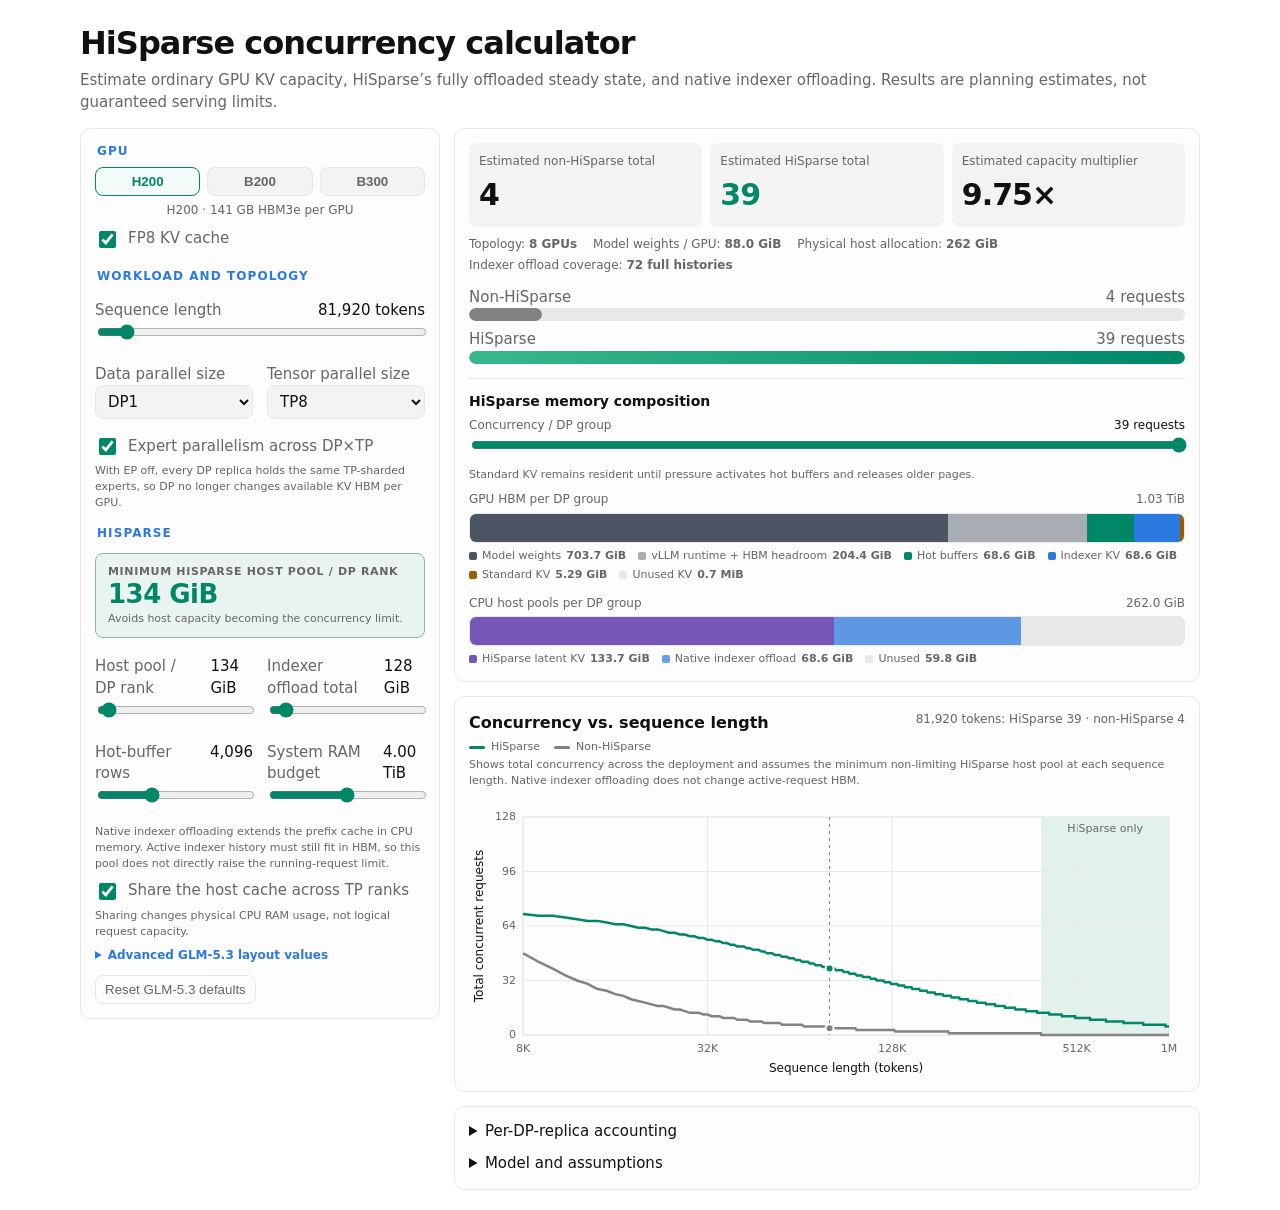
==== static/hisparse-calculator/index.html @ d6510867 "Add HiSparse concurrency calculator post Co-Authored-By: Claude Opus 5.5 <noreply@anthropic.com>" ====
<!doctype html>
<html lang="en">
<head>
  <meta charset="utf-8">
  <meta name="viewport" content="width=device-width, initial-scale=1">
  <title>HiSparse concurrency calculator</title>
  <style>
    :root {
      color-scheme: light;
      --panel: #fdfdfd;
      --panel-2: #f3f3f3;
      --text: #111111;
      --muted: #666666;
      --line: #e8e8e8;
      --track: #e8e8e8;
      --base: #828282;
      --hi: #008768;
      --accent: #2a7ae2;
      --warn: #9a5d00;
      --host: #7656b5;
      --weights: #4b5563;
      --reserve: #a8adb5;
    }

    :root[data-theme="dark"] {
      color-scheme: dark;
      --panel: #181818;
      --panel-2: #212121;
      --text: #bbbbbb;
      --muted: #999999;
      --line: #404040;
      --track: #303030;
      --base: #999999;
      --hi: #52d3a5;
      --accent: #79b8ff;
      --warn: #ffc66d;
      --host: #b59cff;
      --weights: #cbd5e1;
      --reserve: #555c66;
    }

    * { box-sizing: border-box; }

    html,
    body {
      margin: 0;
      background: transparent;
      color: var(--text);
      font: 15px/1.45 ui-sans-serif, system-ui, -apple-system, BlinkMacSystemFont,
        "Segoe UI", sans-serif;
    }

    .calculator {
      width: min(1120px, calc(100% - 32px));
      margin: 20px auto;
    }

    header { margin-bottom: 14px; }
    h1 { margin: 0 0 4px; font-size: clamp(24px, 4vw, 32px); letter-spacing: -.03em; }
    p { margin: 0; }
    .subtitle, .hint, .assumption { color: var(--muted); }

    .layout {
      display: grid;
      grid-template-columns: minmax(270px, 360px) minmax(0, 1fr);
      gap: 14px;
      align-items: start;
    }

    .panel {
      background: var(--panel);
      border: 1px solid var(--line);
      border-radius: 10px;
    }

    .controls { padding: 14px; }
    fieldset { margin: 0 0 14px; padding: 0; border: 0; }
    fieldset:last-of-type { margin-bottom: 8px; }
    legend {
      width: 100%;
      margin-bottom: 7px;
      color: var(--accent);
      font-size: 12px;
      font-weight: 750;
      letter-spacing: .09em;
      text-transform: uppercase;
    }

    .field {
      display: grid;
      grid-template-columns: minmax(0, 1fr) 118px;
      gap: 12px;
      align-items: center;
      margin: 6px 0;
    }

    .compact-grid {
      display: grid;
      grid-template-columns: repeat(2, minmax(0, 1fr));
      column-gap: 14px;
    }
    .preset-row { display: grid; grid-template-columns: repeat(3, 1fr); gap: 7px; }
    .preset {
      padding: 6px 5px;
      background: var(--panel-2);
      color: var(--muted);
      font-weight: 700;
    }
    .preset.active { border-color: var(--hi); color: var(--hi); background: #52d3a510; }
    .gpu-capacity { margin: 6px 0 8px; text-align: center; font-size: 12px; color: var(--muted); }

    .slider-field { min-width: 0; margin: 8px 0; }
    .slider-field label { display: flex; justify-content: space-between; gap: 12px; }
    .slider-field output { color: var(--text); font-variant-numeric: tabular-nums; }
    input[type="range"] {
      height: 18px;
      margin-top: 1px;
      padding: 0;
      border: 0;
      background: transparent;
      accent-color: var(--hi);
      box-shadow: none;
    }

    .toggle {
      display: flex;
      gap: 9px;
      align-items: center;
      margin: 8px 0 3px;
      color: var(--muted);
    }
    .toggle input { width: 17px; height: 17px; accent-color: var(--hi); }
    .inline-hint { margin-top: 5px; color: var(--muted); font-size: 11px; }
    .minimum-host {
      margin: 3px 0 10px;
      padding: 10px 12px;
      border: 1px solid color-mix(in srgb, var(--hi) 45%, var(--line));
      border-radius: 8px;
      background: color-mix(in srgb, var(--hi) 8%, var(--panel));
    }
    .minimum-host-label {
      color: var(--muted);
      font-size: 11px;
      font-weight: 750;
      letter-spacing: .06em;
      text-transform: uppercase;
    }
    .minimum-host strong {
      display: block;
      margin: 1px 0;
      color: var(--hi);
      font-size: 26px;
      line-height: 1.15;
      letter-spacing: -.02em;
    }
    .minimum-host-note { color: var(--muted); font-size: 11px; }
    .fit-warning {
      margin-top: 7px;
      padding: 7px 9px;
      border: 1px solid var(--warn);
      border-radius: 8px;
      color: var(--warn);
      font-size: 12px;
    }
    .fit-warning[hidden] { display: none; }
    .advanced { margin: 6px 0 10px; }
    .advanced summary { color: var(--accent); font-size: 12px; font-weight: 700; }
    .advanced .field:first-of-type { margin-top: 14px; }

    label { color: var(--muted); }
    input,
    select {
      width: 100%;
      min-width: 0;
      padding: 6px 8px;
      border: 1px solid var(--line);
      border-radius: 8px;
      outline: none;
      background: var(--panel-2);
      color: var(--text);
      font: inherit;
      font-variant-numeric: tabular-nums;
    }
    input:focus,
    select:focus {
      border-color: var(--accent);
      box-shadow: 0 0 0 3px color-mix(in srgb, var(--accent) 14%, transparent);
    }

    button {
      padding: 6px 9px;
      border: 1px solid var(--line);
      border-radius: 8px;
      background: transparent;
      color: var(--muted);
      cursor: pointer;
    }
    button:hover { color: var(--text); border-color: var(--accent); }

    .results { display: grid; gap: 14px; }
    .summary { padding: 14px; }
    .cards { display: grid; grid-template-columns: repeat(3, minmax(0, 1fr)); gap: 8px; }
    .card { padding: 10px; background: var(--panel-2); border-radius: 8px; }
    .card .label { color: var(--muted); font-size: 12px; }
    .card .value {
      margin-top: 3px;
      font-size: clamp(22px, 4vw, 30px);
      font-weight: 750;
      font-variant-numeric: tabular-nums;
      letter-spacing: -.03em;
    }
    .card.hisparse .value { color: var(--hi); }
    .enablement {
      margin-top: 10px;
      padding: 10px 12px;
      border: 1px solid color-mix(in srgb, var(--hi) 55%, var(--line));
      border-radius: 8px;
      background: color-mix(in srgb, var(--hi) 8%, var(--panel));
    }
    .enablement[hidden] { display: none; }
    .enablement strong { display: block; color: var(--hi); }
    .enablement span { color: var(--muted); font-size: 12px; }
    .summary-meta {
      display: flex;
      flex-wrap: wrap;
      gap: 4px 16px;
      margin-top: 9px;
      color: var(--muted);
      font-size: 12px;
    }

    .bars { margin-top: 12px; display: grid; gap: 8px; }
    .bar-label { display: flex; justify-content: space-between; color: var(--muted); }
    .track { height: 13px; overflow: hidden; background: var(--track); border-radius: 99px; }
    .bar { height: 100%; min-width: 2px; border-radius: inherit; transition: width 160ms ease; }
    .bar.baseline { background: var(--base); }
    .bar.hisparse { background: linear-gradient(90deg, #37b98c, var(--hi)); }

    .memory-composition {
      margin-top: 14px;
      padding-top: 12px;
      border-top: 1px solid var(--line);
    }
    .memory-composition h2 { margin: 0; font-size: 14px; }
    .memory-control { margin: 6px 0 9px; }
    .memory-control label {
      display: flex;
      justify-content: space-between;
      gap: 12px;
      font-size: 12px;
    }
    .memory-control output { color: var(--text); font-variant-numeric: tabular-nums; }
    .memory-control input { margin-top: 1px; }
    .memory-note { margin: -3px 0 9px; color: var(--muted); font-size: 11px; }
    .memory-rows { display: grid; gap: 12px; }
    .memory-label {
      display: flex;
      flex-wrap: wrap;
      justify-content: space-between;
      gap: 2px 12px;
      margin-bottom: 4px;
      color: var(--muted);
      font-size: 12px;
    }
    .memory-track {
      display: flex;
      height: 30px;
      overflow: hidden;
      border: 1px solid var(--line);
      border-radius: 7px;
      background: var(--track);
    }
    .memory-segment { height: 100%; transition: width 160ms ease; }
    .memory-segment.hot { background: var(--hi); }
    .memory-segment.indexer { background: var(--accent); }
    .memory-segment.indexer-offload { background: var(--accent); opacity: .72; }
    .memory-segment.standard { background: var(--warn); }
    .memory-segment.host { background: var(--host); }
    .memory-segment.weights { background: var(--weights); }
    .memory-segment.reserve { background: var(--reserve); }
    .memory-segment.unused { background: var(--track); }
    .memory-legend {
      display: flex;
      flex-wrap: wrap;
      gap: 3px 12px;
      margin-top: 5px;
      color: var(--muted);
      font-size: 11px;
      font-variant-numeric: tabular-nums;
    }
    .memory-key { display: inline-flex; align-items: center; gap: 5px; }
    .memory-swatch {
      width: 8px;
      height: 8px;
      flex: none;
      border-radius: 2px;
      background: var(--track);
    }
    .memory-swatch.hot { background: var(--hi); }
    .memory-swatch.indexer { background: var(--accent); }
    .memory-swatch.indexer-offload { background: var(--accent); opacity: .72; }
    .memory-swatch.standard { background: var(--warn); }
    .memory-swatch.host { background: var(--host); }
    .memory-swatch.weights { background: var(--weights); }
    .memory-swatch.reserve { background: var(--reserve); }

    .chart-panel { padding: 14px; }
    .chart-heading { display: flex; flex-wrap: wrap; justify-content: space-between; gap: 4px 16px; }
    .chart-heading h2 { margin: 0; font-size: 16px; }
    .chart-summary { color: var(--muted); font-size: 12px; }
    .chart-assumption { margin-top: 2px; color: var(--muted); font-size: 11px; }
    .chart-wrap { position: relative; margin-top: 8px; }
    .chart-wrap svg { display: block; width: 100%; height: 280px; }
    .chart-frame { fill: transparent; stroke: var(--line); }
    .chart-grid { stroke: var(--line); }
    .chart-axis, .chart-label { fill: var(--muted); font-size: 11px; }
    .chart-axis-title { fill: var(--text); font-size: 12px; }
    .chart-curve { fill: none; stroke-width: 2.5; }
    .chart-curve.hisparse { stroke: var(--hi); }
    .chart-curve.baseline { stroke: var(--base); }
    .chart-legend { display: flex; flex-wrap: wrap; gap: 4px 14px; margin-top: 5px; color: var(--muted); font-size: 11px; }
    .chart-legend span { display: inline-flex; align-items: center; gap: 6px; }
    .chart-legend i { width: 16px; height: 3px; border-radius: 99px; background: var(--base); }
    .chart-legend i.hisparse { background: var(--hi); }
    .chart-selected { stroke: var(--base); stroke-dasharray: 3 4; }
    .chart-selected-point { fill: var(--hi); stroke: var(--panel); stroke-width: 2; }
    .chart-selected-point.baseline { fill: var(--base); }
    .chart-only-region { fill: color-mix(in srgb, var(--hi) 10%, transparent); }
    .chart-hover-guide { stroke: var(--muted); stroke-width: 1; }
    .chart-hover-point { fill: var(--hi); stroke: var(--panel); stroke-width: 2; }
    .chart-hover-point.baseline { fill: var(--base); }
    .chart-tooltip {
      position: absolute;
      z-index: 1;
      width: max-content;
      max-width: 220px;
      padding: 6px 8px;
      border: 1px solid var(--line);
      border-radius: 7px;
      background: var(--panel);
      color: var(--text);
      font-size: 11px;
      line-height: 1.4;
      white-space: pre-line;
      pointer-events: none;
      transform: translateX(-50%);
    }
    .chart-tooltip[hidden] { display: none; }

    .details { padding: 14px; }
    .details > details:first-child { margin-top: 0; }
    .details table { margin-top: 8px; font-size: 13px; }
    table { width: 100%; border-collapse: collapse; font-variant-numeric: tabular-nums; }
    th, td { padding: 6px 4px; border-bottom: 1px solid var(--line); text-align: right; }
    th:first-child, td:first-child { text-align: left; color: var(--muted); }
    th { color: var(--text); font-size: 12px; }
    tr:last-child td { border-bottom: 0; }
    .limiter { color: var(--warn); }

    details { margin-top: 10px; color: var(--muted); }
    summary { cursor: pointer; color: var(--text); }
    code { font-family: ui-monospace, SFMono-Regular, Menlo, monospace; }
    .assumption { margin-top: 14px; font-size: 12px; }

    @media (max-width: 900px) {
      .calculator { width: calc(100% - 12px); margin: 8px auto; }
      .layout { grid-template-columns: 1fr; }
      .results { display: contents; }
      .summary { order: 1; }
      .controls { order: 2; }
      .details { order: 3; }
    }

    @media (max-width: 480px) {
      .compact-grid, .cards { grid-template-columns: 1fr; }
      .topology-grid { grid-template-columns: repeat(2, minmax(0, 1fr)); }
    }
  </style>
  <script>
    (() => {
      const root = document.documentElement;
      let parentRoot = null;
      try { parentRoot = window.frameElement && window.parent.document.documentElement; } catch {}
      const systemDark = window.matchMedia("(prefers-color-scheme: dark)");
      const resolveTheme = () => {
        if (parentRoot && parentRoot.dataset.theme) return parentRoot.dataset.theme;
        let saved = null;
        try { saved = localStorage.getItem("pref-theme"); } catch {}
        if (saved === "dark" || saved === "light") return saved;
        return systemDark.matches ? "dark" : "light";
      };
      const apply = () => { root.dataset.theme = resolveTheme(); };
      apply();
      systemDark.addEventListener("change", apply);
      if (parentRoot) {
        new MutationObserver(apply).observe(parentRoot, { attributes: true, attributeFilter: ["data-theme"] });
      }
    })();
  </script>
</head>
<body>
  <main class="calculator">
    <header>
      <h1>HiSparse concurrency calculator</h1>
      <p class="subtitle">Estimate ordinary GPU KV capacity, HiSparse’s fully offloaded steady state, and native indexer offloading. Results are planning estimates, not guaranteed serving limits.</p>
    </header>

    <div class="layout">
      <form class="panel controls" id="controls">
        <fieldset>
          <legend>GPU</legend>
          <div class="preset-row">
            <button class="preset active" type="button" data-gpu="H200" data-memory="141">H200</button>
            <button class="preset" type="button" data-gpu="B200" data-memory="180">B200</button>
            <button class="preset" type="button" data-gpu="B300" data-memory="288">B300</button>
          </div>
          <p class="gpu-capacity" id="gpuCapacity">H200 · 141 GB HBM3e per GPU</p>
          <label class="toggle" for="fp8Kv">
            <input id="fp8Kv" type="checkbox" checked>
            FP8 KV cache
          </label>
          <p class="fit-warning" id="fitWarning" hidden></p>
        </fieldset>

        <fieldset>
          <legend>Workload and topology</legend>
          <div class="slider-field">
            <label for="sequence">Sequence length <output id="sequenceValue"></output></label>
            <input id="sequence" type="range" min="8192" max="1048576" step="1024" value="81920">
          </div>
          <div class="compact-grid topology-grid">
            <div class="slider-field">
              <label for="dp">Data parallel size</label>
              <select id="dp">
                <option value="1" selected>DP1</option>
                <option value="2">DP2</option>
                <option value="4">DP4</option>
                <option value="8">DP8</option>
                <option value="16">DP16</option>
              </select>
            </div>
            <div class="slider-field">
              <label for="tp">Tensor parallel size</label>
              <select id="tp">
                <option value="1">TP1</option>
                <option value="2">TP2</option>
                <option value="4">TP4</option>
                <option value="8" selected>TP8</option>
              </select>
            </div>
          </div>
          <label class="toggle" for="expertParallel">
            <input id="expertParallel" type="checkbox" checked>
            Expert parallelism across DP×TP
          </label>
          <p class="inline-hint">With EP off, every DP replica holds the same TP-sharded experts, so DP no longer changes available KV HBM per GPU.</p>
        </fieldset>

        <fieldset>
          <legend>HiSparse</legend>
          <div class="minimum-host">
            <div class="minimum-host-label">Minimum HiSparse host pool / DP rank</div>
            <strong id="minHostPerDp">–</strong>
            <div class="minimum-host-note">Avoids host capacity becoming the concurrency limit.</div>
          </div>
          <div class="compact-grid">
            <div class="slider-field">
              <label for="hostGiB">Host pool / DP rank <output id="hostGiBValue"></output></label>
              <input id="hostGiB" type="range" min="16" max="4096" step="1" value="134">
            </div>
            <div class="slider-field">
              <label for="indexerOffloadGiB">Indexer offload total <output id="indexerOffloadGiBValue"></output></label>
              <input id="indexerOffloadGiB" type="range" min="0" max="2048" step="16" value="128">
            </div>
            <div class="slider-field">
              <label for="deviceBuffer">Hot-buffer rows <output id="deviceBufferValue"></output></label>
              <input id="deviceBuffer" type="range" min="2048" max="8192" step="64" value="4096">
            </div>
            <div class="slider-field">
              <label for="systemRamGiB">System RAM budget <output id="systemRamGiBValue"></output></label>
              <input id="systemRamGiB" type="range" min="128" max="8192" step="64" value="4096">
            </div>
          </div>
          <p class="inline-hint">Native indexer offloading extends the prefix cache in CPU memory. Active indexer history must still fit in HBM, so this pool does not directly raise the running-request limit.</p>
          <label class="toggle" for="shareHost">
            <input id="shareHost" type="checkbox" checked>
            Share the host cache across TP ranks
          </label>
          <p class="inline-hint">Sharing changes physical CPU RAM usage, not logical request capacity.</p>
          <p class="fit-warning" id="ramWarning" hidden></p>
        </fieldset>

        <details class="advanced">
          <summary>Advanced GLM-5.3 layout values</summary>
          <div class="slider-field">
            <label for="kvHbm">Available KV HBM / GPU override <output id="kvHbmValue"></output></label>
            <input id="kvHbm" type="range" min="0" max="131.32" step="0.1" value="17.8">
          </div>
          <p class="inline-hint">Automatically estimated from GLM-5.3’s TP/EP-sharded weights at 92% GPU utilization. Override only to match vLLM’s reported startup value.</p>
          <div class="field"><label for="maxSeqs">Max sequences / DP</label><input id="maxSeqs" type="number" min="1" value="1024"></div>
          <div class="field"><label for="baselinePoolBytes">Baseline GPU block bytes</label><input id="baselinePoolBytes" type="number" min="1" value="3052800"></div>
          <div class="field"><label for="baselineBlock">Baseline block tokens</label><input id="baselineBlock" type="number" min="1" value="64"></div>
          <div class="field"><label for="hisparsePoolBytes">HiSparse GPU block bytes</label><input id="hisparsePoolBytes" type="number" min="1" value="184320"></div>
          <div class="field"><label for="hostBlockBytes">Host block bytes</label><input id="hostBlockBytes" type="number" min="1" value="2875392"></div>
          <div class="field"><label for="gpuBlock">GPU block tokens</label><input id="gpuBlock" type="number" min="1" value="64"></div>
          <div class="field"><label for="hostBlock">Host block tokens</label><input id="hostBlock" type="number" min="1" value="64"></div>
          <div class="field"><label for="hotGroups">Hot/resident groups</label><input id="hotGroups" type="number" min="1" value="20"></div>
          <div class="field"><label for="residentPages">Retained pages / group</label><input id="residentPages" type="number" min="0" value="2"></div>
          <div class="field"><label for="otherGpu">Other GPU blocks / request</label><input id="otherGpu" type="number" min="0" value="0"></div>
        </details>
        <button type="reset">Reset GLM-5.3 defaults</button>
      </form>

      <section class="results" aria-live="polite">
        <div class="panel summary">
          <div class="cards">
            <div class="card">
              <div class="label">Estimated non-HiSparse total</div>
              <div class="value" id="baselineTotal">–</div>
            </div>
            <div class="card hisparse">
              <div class="label">Estimated HiSparse total</div>
              <div class="value" id="hisparseTotal">–</div>
            </div>
            <div class="card">
              <div class="label">Estimated capacity multiplier</div>
              <div class="value" id="multiplier">–</div>
            </div>
          </div>
          <div class="enablement" id="enablement" hidden>
            <strong>HiSparse enables this sequence length.</strong>
            <span id="enablementDetail"></span>
          </div>
          <div class="summary-meta">
            <span>Topology: <strong id="gpuTopology">–</strong></span>
            <span>Model weights / GPU: <strong id="modelWeight">–</strong></span>
            <span>Physical host allocation: <strong id="physicalHost">–</strong></span>
            <span>Indexer offload coverage: <strong id="indexerOffloadCoverage">–</strong></span>
          </div>

          <div class="bars">
            <div>
              <div class="bar-label"><span>Non-HiSparse</span><span id="baselineBarValue"></span></div>
              <div class="track"><div class="bar baseline" id="baselineBar"></div></div>
            </div>
            <div>
              <div class="bar-label"><span>HiSparse</span><span id="hisparseBarValue"></span></div>
              <div class="track"><div class="bar hisparse" id="hisparseBar"></div></div>
            </div>
          </div>

          <div class="memory-composition">
            <h2>HiSparse memory composition</h2>
            <div class="memory-control">
              <label for="memoryConcurrency">
                Concurrency / DP group
                <output id="memoryConcurrencyValue">–</output>
              </label>
              <input id="memoryConcurrency" type="range" min="0" max="1" step="1" value="1">
            </div>
            <p class="memory-note">Standard KV remains resident until pressure activates hot buffers and releases older pages.</p>
            <div class="memory-rows">
              <div>
                <div class="memory-label">
                  <span>GPU HBM per DP group</span>
                  <span id="gpuMemoryTotal">–</span>
                </div>
                <div class="memory-track" id="gpuMemoryBar" role="img">
                  <div class="memory-segment weights" id="gpuMemoryWeights"></div>
                  <div class="memory-segment reserve" id="gpuMemoryReserve"></div>
                  <div class="memory-segment hot" id="gpuMemoryHot"></div>
                  <div class="memory-segment indexer" id="gpuMemoryIndexer"></div>
                  <div class="memory-segment standard" id="gpuMemoryStandard"></div>
                  <div class="memory-segment unused" id="gpuMemoryUnused"></div>
                </div>
                <div class="memory-legend">
                  <span class="memory-key"><i class="memory-swatch weights"></i>Model weights <strong id="gpuMemoryWeightsValue">–</strong></span>
                  <span class="memory-key"><i class="memory-swatch reserve"></i>vLLM runtime + HBM headroom <strong id="gpuMemoryReserveValue">–</strong></span>
                  <span class="memory-key"><i class="memory-swatch hot"></i>Hot buffers <strong id="gpuMemoryHotValue">–</strong></span>
                  <span class="memory-key"><i class="memory-swatch indexer"></i>Indexer KV <strong id="gpuMemoryIndexerValue">–</strong></span>
                  <span class="memory-key"><i class="memory-swatch standard"></i>Standard KV <strong id="gpuMemoryStandardValue">–</strong></span>
                  <span class="memory-key"><i class="memory-swatch"></i>Unused KV <strong id="gpuMemoryUnusedValue">–</strong></span>
                </div>
              </div>
              <div>
                <div class="memory-label">
                  <span>CPU host pools per DP group</span>
                  <span id="cpuMemoryTotal">–</span>
                </div>
                <div class="memory-track" id="cpuMemoryBar" role="img">
                  <div class="memory-segment host" id="cpuMemoryHost"></div>
                  <div class="memory-segment indexer-offload" id="cpuMemoryIndexerOffload"></div>
                  <div class="memory-segment unused" id="cpuMemoryUnused"></div>
                </div>
                <div class="memory-legend">
                  <span class="memory-key"><i class="memory-swatch host"></i>HiSparse latent KV <strong id="cpuMemoryHostValue">–</strong></span>
                  <span class="memory-key"><i class="memory-swatch indexer-offload"></i>Native indexer offload <strong id="cpuMemoryIndexerOffloadValue">–</strong></span>
                  <span class="memory-key"><i class="memory-swatch"></i>Unused <strong id="cpuMemoryUnusedValue">–</strong></span>
                </div>
              </div>
            </div>
          </div>
        </div>

        <div class="panel chart-panel">
          <div class="chart-heading">
            <h2>Concurrency vs. sequence length</h2>
            <p class="chart-summary" id="chartSummary">–</p>
          </div>
          <div class="chart-legend" aria-label="Chart series">
            <span><i class="hisparse"></i>HiSparse</span>
            <span><i></i>Non-HiSparse</span>
          </div>
          <p class="chart-assumption">Shows total concurrency across the deployment and assumes the minimum non-limiting HiSparse host pool at each sequence length. Native indexer offloading does not change active-request HBM.</p>
          <div class="chart-wrap" id="chartWrap">
            <svg id="concurrencyChart" role="img" aria-labelledby="concurrencyChartTitle concurrencyChartDesc">
              <title id="concurrencyChartTitle">Concurrency by sequence length</title>
              <desc id="concurrencyChartDesc">HiSparse and non-HiSparse concurrency across sequence lengths.</desc>
            </svg>
            <div class="chart-tooltip" id="chartTooltip" role="tooltip" hidden></div>
          </div>
        </div>

        <div class="panel details">
          <details>
            <summary>Per-DP-replica accounting</summary>
            <table>
              <thead><tr><th>Resource</th><th>Non-HiSparse</th><th>HiSparse</th></tr></thead>
              <tbody>
                <tr><td>GPU pool capacity</td><td id="baseGpuPool"></td><td id="hiGpuPool"></td></tr>
                <tr><td>Unique GPU / request</td><td id="baseGpuPerReq"></td><td id="hiGpuPerReq"></td></tr>
                <tr><td>↳ Indexer history</td><td>included</td><td id="indexerPerReq"></td></tr>
                <tr><td>↳ Hot buffers</td><td>–</td><td id="hotPerReq"></td></tr>
                <tr><td>↳ Retained pages</td><td>–</td><td id="residentPerReq"></td></tr>
                <tr><td>Unique host / request</td><td>–</td><td id="hostPerReq"></td></tr>
                <tr><td>Native indexer offload / request</td><td>–</td><td id="indexerOffloadPerReq"></td></tr>
                <tr><td>Native indexer offload coverage</td><td>–</td><td id="indexerOffloadCoverageDetail"></td></tr>
                <tr><td>GPU concurrency limit</td><td id="baseGpuLimit"></td><td id="hiGpuLimit"></td></tr>
                <tr><td>Host concurrency limit</td><td>–</td><td id="hiHostLimit"></td></tr>
                <tr><td>Final concurrency limit</td><td id="baseFinal"></td><td id="hiFinal"></td></tr>
              </tbody>
            </table>
          </details>

          <details>
            <summary>Model and assumptions</summary>
            <p class="assumption">
              HiSparse GPU usage is the unique indexer history plus per-request hot buffers,
              two retained resident pages per hot group, and any additional GPU blocks entered
              above. HiSparse host usage includes the full latent KV history. The native
              OffloadingConnector pool caches completed indexer blocks for prefix reuse, but
              does not remove active indexer history from HBM. GLM’s latent and indexer KV
              are replicated across TP ranks;
              therefore TP does not directly divide KV bytes per request. It can still leave
              more HBM for KV by reducing the per-GPU weight shard. With TP host sharing
              enabled, one host pool serves the whole TP group. This is a steady-state estimate;
              spill transitions, request-length skew, routing imbalance, and temporary
              workspaces can lower the reachable concurrency. The automatic HBM estimate
              shards routed-expert weights across DP×TP when EP is enabled; otherwise each
              DP replica duplicates them. Shared weights always shard across TP.
            </p>
          </details>
        </div>
      </section>
    </div>
  </main>

  <script>
    const form = document.querySelector("#controls");
    const ids = [
      "sequence", "dp", "tp", "maxSeqs", "kvHbm", "baselinePoolBytes",
      "baselineBlock", "hisparsePoolBytes", "hostGiB", "indexerOffloadGiB", "hostBlockBytes",
      "gpuBlock", "hostBlock", "deviceBuffer", "hotGroups",
      "residentPages", "otherGpu", "shareHost", "fp8Kv", "expertParallel",
      "systemRamGiB", "memoryConcurrency"
    ];
    const fields = Object.fromEntries(ids.map(id => [id, document.getElementById(id)]));
    const output = id => document.getElementById(id);
    const ceilDiv = (a, b) => Math.ceil(a / b);
    const fmt = n => Number.isFinite(n) ? Math.floor(n).toLocaleString("en-US") : "unbounded";
    const fmtTokens = n => `${fmt(n)} tokens`;
    const fmtHost = gib => gib >= 1024 ? `${(gib / 1024).toFixed(2)} TiB` : `${fmt(gib)} GiB`;
    const fmtBytes = bytes => {
      const gib = bytes / 2 ** 30;
      if (gib >= 1024) return `${(gib / 1024).toFixed(2)} TiB`;
      if (gib >= 1) return `${gib >= 10 ? gib.toFixed(1) : gib.toFixed(2)} GiB`;
      return `${(bytes / 2 ** 20).toFixed(bytes >= 100 * 2 ** 20 ? 0 : 1)} MiB`;
    };

    function updateMemoryBar(barId, total, segments) {
      const safeTotal = Math.max(total, 1);
      const labels = [];
      for (const { id, label, bytes } of segments) {
        const safeBytes = Math.max(0, Math.min(bytes, total));
        output(id).style.width = `${100 * safeBytes / safeTotal}%`;
        output(`${id}Value`).textContent = fmtBytes(safeBytes);
        labels.push(`${label}: ${fmtBytes(safeBytes)}`);
      }
      output(barId).setAttribute("aria-label", labels.join("; "));
    }
    let currentGpu = { name: "H200", memoryGB: 141 };
    let hostPoolUsesMinimum = true;
    let memoryConcurrencyUsesMaximum = true;
    const glmWeights = {
      sharedGiB: 19.556,
      routedExpertGiB: 684.167,
      gpuMemoryUtilization: .92,
      runtimeReserveGiB: 15,
    };
    const kvLayouts = {
      fp8: { baseline: 3052800, hisparse: 184320, host: 2875392 },
      bf16: { baseline: 5928192, hisparse: 294912, host: 5750784 },
    };

    function value(id, minimum = 0) {
      const parsed = Number(fields[id].value);
      return Number.isFinite(parsed) ? Math.max(parsed, minimum) : minimum;
    }

    function estimateModelWeightGiB() {
      const dp = value("dp", 1);
      const tp = value("tp", 1);
      const expertShards = fields.expertParallel.checked ? dp * tp : tp;
      return (
        glmWeights.sharedGiB / tp
        + glmWeights.routedExpertGiB / expertShards
      );
    }

    function gpuMemoryBudgetGiB() {
      const gpuMemoryGiB = currentGpu.memoryGB * 1e9 / 2 ** 30;
      return gpuMemoryGiB * glmWeights.gpuMemoryUtilization;
    }

    function estimateAvailableKvHbm() {
      return Math.max(
        0,
        gpuMemoryBudgetGiB()
          - estimateModelWeightGiB()
          - glmWeights.runtimeReserveGiB,
      );
    }

    function updateEstimatedKvHbm() {
      fields.kvHbm.value = Math.min(
        Number(fields.kvHbm.max),
        estimateAvailableKvHbm(),
      ).toFixed(1);
    }

    function updateKvLayout() {
      const layout = fields.fp8Kv.checked ? kvLayouts.fp8 : kvLayouts.bf16;
      fields.baselinePoolBytes.value = layout.baseline;
      fields.hisparsePoolBytes.value = layout.hisparse;
      fields.hostBlockBytes.value = layout.host;
    }

    function capacityAtSequence(sequence, effectiveHostGiB = Infinity) {
      const maxSeqs = value("maxSeqs", 1);
      const availableKvHbm = value("kvHbm") * 2 ** 30;
      const baselineBlock = value("baselineBlock", 1);
      const baselinePool = Math.floor(
        availableKvHbm / value("baselinePoolBytes", 1)
      );
      const baselinePerRequest = ceilDiv(sequence, baselineBlock);
      const baselineLimit = Math.min(
        maxSeqs,
        Math.max(0, Math.floor(baselinePool / baselinePerRequest)),
      );

      const gpuBlock = value("gpuBlock", 1);
      const hostBlock = value("hostBlock", 1);
      const gpuPool = Math.floor(
        availableKvHbm / value("hisparsePoolBytes", 1)
      );
      const indexerPerRequest = ceilDiv(sequence, gpuBlock);
      const hot = value("hotGroups", 1) * ceilDiv(
        value("deviceBuffer", 1),
        gpuBlock,
      );
      const resident = value("hotGroups", 1) * value("residentPages");
      const hiGpuPerReq = indexerPerRequest + hot + resident + value("otherGpu");
      const offloadedGpuLimit = Math.max(0, Math.floor(gpuPool / hiGpuPerReq));

      const hostPerRequest = ceilDiv(sequence, hostBlock);
      const hostPool = Math.floor(
        effectiveHostGiB * 2 ** 30 / value("hostBlockBytes", 1)
      );
      const hiHostLimit = Math.max(0, Math.floor(hostPool / hostPerRequest));
      const offloadedLimit = Math.min(maxSeqs, offloadedGpuLimit, hiHostLimit);
      const hiGpuLimit = Math.max(baselineLimit, offloadedGpuLimit);
      const hiLimit = Math.max(baselineLimit, offloadedLimit);
      const nonLimitingOffloadedLimit = Math.min(maxSeqs, offloadedGpuLimit);
      const nonLimitingHostBytes = nonLimitingOffloadedLimit > baselineLimit
        ? nonLimitingOffloadedLimit * hostPerRequest * value("hostBlockBytes", 1)
        : 0;

      return {
        baselineLimit,
        baselinePerRequest,
        baselinePool,
        gpuPool,
        indexerPerRequest,
        hot,
        resident,
        hiGpuPerReq,
        hiGpuLimit,
        offloadedGpuLimit,
        hostPerRequest,
        hiHostLimit,
        hiLimit,
        nonLimitingHostBytes,
      };
    }

    let chartState;

    function fmtAxisTokens(tokens) {
      if (tokens >= 1048576) return `${(tokens / 1048576).toFixed(1).replace(".0", "")}M`;
      if (tokens >= 1024) {
        const thousands = tokens / 1024;
        const precision = thousands < 10 ? 1 : 0;
        return `${thousands.toFixed(precision).replace(".0", "")}K`;
      }
      return fmt(tokens);
    }

    function drawConcurrencyChart(selectedSequence, modelFits) {
      chartState = { selectedSequence, modelFits };
      const svg = output("concurrencyChart");
      const tooltip = output("chartTooltip");
      const width = Math.max(280, Math.round(svg.clientWidth || 640));
      const height = 280;
      const margin = { top: 20, right: 16, bottom: 42, left: 54 };
      const plotWidth = width - margin.left - margin.right;
      const plotHeight = height - margin.top - margin.bottom;
      const minSequence = Number(fields.sequence.min);
      const maxSequence = Number(fields.sequence.max);
      const sequenceStep = Number(fields.sequence.step);
      const dp = value("dp", 1);
      const points = [];

      for (let sequence = minSequence; sequence <= maxSequence; sequence += sequenceStep) {
        const capacity = capacityAtSequence(sequence);
        const baselineTotal = capacity.baselineLimit * dp;
        const hiTotal = capacity.hiLimit * dp;
        const minimumHostGiB = Math.ceil(capacity.nonLimitingHostBytes / 2 ** 30);
        points.push({ sequence, baselineTotal, hiTotal, minimumHostGiB });
      }

      const title = `<title id="concurrencyChartTitle">Concurrency by sequence length</title>`;
      const desc = `<desc id="concurrencyChartDesc">HiSparse and non-HiSparse total deployment concurrency across sequence lengths.</desc>`;
      if (!modelFits) {
        svg.setAttribute("viewBox", `0 0 ${width} ${height}`);
        svg.innerHTML = (
          title
          + desc
          + `<rect class="chart-frame" x="${margin.left}" y="${margin.top}" width="${plotWidth}" height="${plotHeight}"/>`
          + `<text class="chart-label" x="${width / 2}" y="${height / 2}" text-anchor="middle">Curve unavailable: model does not fit.</text>`
        );
        output("chartSummary").textContent = "No valid concurrency curves for this topology";
        tooltip.hidden = true;
        svg.onpointermove = null;
        svg.onpointerleave = null;
        return;
      }

      const maximumConcurrency = Math.max(
        1,
        ...points.flatMap(point => [point.baselineTotal, point.hiTotal]),
      );
      const yMaximum = Math.max(4, 2 ** Math.ceil(Math.log2(maximumConcurrency)));
      const xFor = sequence => (
        margin.left
        + Math.log(sequence / minSequence) / Math.log(maxSequence / minSequence) * plotWidth
      );
      const sequenceForX = x => (
        minSequence * (maxSequence / minSequence) ** ((x - margin.left) / plotWidth)
      );
      const yFor = concurrency => (
        margin.top
        + (1 - Math.max(0, Math.min(yMaximum, concurrency)) / yMaximum) * plotHeight
      );

      const yGrid = [0, .25, .5, .75, 1].map(fraction => {
        const concurrency = yMaximum * fraction;
        const y = yFor(concurrency);
        return (
          `<line class="chart-grid" x1="${margin.left}" x2="${width - margin.right}" y1="${y}" y2="${y}"/>`
          + `<text class="chart-axis" x="${margin.left - 7}" y="${y}" text-anchor="end" dominant-baseline="middle">${fmt(concurrency)}</text>`
        );
      }).join("");
      const xTicks = [8192, 32768, 131072, 524288, 1048576].map(sequence => {
        const x = xFor(sequence);
        return (
          `<line class="chart-grid" x1="${x}" x2="${x}" y1="${margin.top}" y2="${height - margin.bottom}"/>`
          + `<text class="chart-axis" x="${x}" y="${height - margin.bottom + 17}" text-anchor="middle">${fmtAxisTokens(sequence)}</text>`
        );
      }).join("");

      const pathFor = key => points.map((point, index) => (
        `${index === 0 ? "M" : "L"}${xFor(point.sequence).toFixed(2)},${yFor(point[key]).toFixed(2)}`
      )).join("");
      const hiPath = pathFor("hiTotal");
      const baselinePath = pathFor("baselineTotal");

      const hiSparseOnly = points.filter(point => point.baselineTotal === 0 && point.hiTotal > 0);
      let onlyMarkup = "";
      if (hiSparseOnly.length > 0) {
        const regionStart = xFor(hiSparseOnly[0].sequence);
        const regionEnd = xFor(hiSparseOnly[hiSparseOnly.length - 1].sequence);
        const regionWidth = Math.max(0, regionEnd - regionStart);
        const regionCenter = regionStart + regionWidth / 2;
        const regionLabel = regionWidth > 80
          ? `<text class="chart-label" x="${regionCenter}" y="${margin.top + 15}" text-anchor="middle">HiSparse only</text>`
          : `<text class="chart-label" x="${regionCenter}" y="${margin.top + plotHeight / 2}" text-anchor="middle" transform="rotate(-90 ${regionCenter} ${margin.top + plotHeight / 2})">HiSparse only</text>`;
        onlyMarkup = (
          `<rect class="chart-only-region" x="${regionStart}" y="${margin.top}" width="${regionWidth}" height="${plotHeight}"/>`
          + regionLabel
        );
      }

      const selectedPoint = points[Math.max(
        0,
        Math.min(points.length - 1, Math.round((selectedSequence - minSequence) / sequenceStep)),
      )];
      const selectedX = xFor(selectedPoint.sequence);
      const selectedMarkup = (
        `<line class="chart-selected" x1="${selectedX}" x2="${selectedX}" y1="${margin.top}" y2="${height - margin.bottom}"/>`
        + `<circle class="chart-selected-point" cx="${selectedX}" cy="${yFor(selectedPoint.hiTotal)}" r="4"/>`
        + `<circle class="chart-selected-point baseline" cx="${selectedX}" cy="${yFor(selectedPoint.baselineTotal)}" r="4"/>`
      );
      output("chartSummary").textContent = (
        `${fmtTokens(selectedPoint.sequence)}: HiSparse ${fmt(selectedPoint.hiTotal)} · `
        + `non-HiSparse ${fmt(selectedPoint.baselineTotal)}`
      );

      svg.setAttribute("viewBox", `0 0 ${width} ${height}`);
      svg.innerHTML = (
        title
        + desc
        + onlyMarkup
        + yGrid
        + xTicks
        + `<rect class="chart-frame" x="${margin.left}" y="${margin.top}" width="${plotWidth}" height="${plotHeight}"/>`
        + `<path class="chart-curve baseline" d="${baselinePath}"/>`
        + `<path class="chart-curve hisparse" d="${hiPath}"/>`
        + selectedMarkup
        + `<text class="chart-axis-title" x="${margin.left + plotWidth / 2}" y="${height - 5}" text-anchor="middle">Sequence length (tokens)</text>`
        + `<text class="chart-axis-title" x="14" y="${margin.top + plotHeight / 2}" text-anchor="middle" transform="rotate(-90 14 ${margin.top + plotHeight / 2})">Total concurrent requests</text>`
        + `<line class="chart-hover-guide" data-hover-guide x1="0" x2="0" y1="${margin.top}" y2="${height - margin.bottom}" visibility="hidden"/>`
        + `<circle class="chart-hover-point" data-hover-hi cx="0" cy="0" r="4" visibility="hidden"/>`
        + `<circle class="chart-hover-point baseline" data-hover-baseline cx="0" cy="0" r="4" visibility="hidden"/>`
      );

      const hoverGuide = svg.querySelector("[data-hover-guide]");
      const hoverHi = svg.querySelector("[data-hover-hi]");
      const hoverBaseline = svg.querySelector("[data-hover-baseline]");
      svg.onpointermove = event => {
        const bounds = svg.getBoundingClientRect();
        const pointerX = (event.clientX - bounds.left) * width / bounds.width;
        if (pointerX < margin.left || pointerX > width - margin.right) {
          tooltip.hidden = true;
          hoverGuide.setAttribute("visibility", "hidden");
          hoverHi.setAttribute("visibility", "hidden");
          hoverBaseline.setAttribute("visibility", "hidden");
          return;
        }
        const rawSequence = sequenceForX(pointerX);
        const pointIndex = Math.max(
          0,
          Math.min(points.length - 1, Math.round((rawSequence - minSequence) / sequenceStep)),
        );
        const point = points[pointIndex];
        const x = xFor(point.sequence);
        hoverGuide.setAttribute("x1", x);
        hoverGuide.setAttribute("x2", x);
        hoverGuide.setAttribute("visibility", "visible");
        hoverHi.setAttribute("cx", x);
        hoverHi.setAttribute("cy", yFor(point.hiTotal));
        hoverHi.setAttribute("visibility", "visible");
        hoverBaseline.setAttribute("cx", x);
        hoverBaseline.setAttribute("cy", yFor(point.baselineTotal));
        hoverBaseline.setAttribute("visibility", "visible");
        tooltip.textContent = (
          `${fmtTokens(point.sequence)}\n`
          + `HiSparse: ${fmt(point.hiTotal)} · non-HiSparse: ${fmt(point.baselineTotal)}\n`
          + `Minimum HiSparse host / DP: ${fmt(point.minimumHostGiB)} GiB`
        );
        tooltip.hidden = false;
        const localX = event.clientX - bounds.left;
        const localY = event.clientY - bounds.top;
        tooltip.style.left = `${Math.max(90, Math.min(bounds.width - 90, localX))}px`;
        tooltip.style.top = `${Math.max(4, localY - 70)}px`;
      };
      svg.onpointerleave = () => {
        tooltip.hidden = true;
        hoverGuide.setAttribute("visibility", "hidden");
        hoverHi.setAttribute("visibility", "hidden");
        hoverBaseline.setAttribute("visibility", "hidden");
      };
    }

    function calculate() {
      const sequence = value("sequence", 1);
      const dp = value("dp", 1);
      const tp = value("tp", 1);
      const maxSeqs = value("maxSeqs", 1);
      const hostPoolCopiesPerDp = fields.shareHost.checked ? 1 : tp;
      const hostPoolCopies = dp * hostPoolCopiesPerDp;
      const unconstrained = capacityAtSequence(sequence);
      const minimumHostGiB = Math.ceil(unconstrained.nonLimitingHostBytes / 2 ** 30);
      if (hostPoolUsesMinimum) {
        fields.hostGiB.value = Math.min(
          Number(fields.hostGiB.max),
          Math.max(Number(fields.hostGiB.min), minimumHostGiB),
        );
      }
      const systemRamGiB = value("systemRamGiB", .01);
      const requestedIndexerOffloadGiB = value("indexerOffloadGiB");
      const requestedHostGiB = (
        value("hostGiB", .01) * hostPoolCopies
        + requestedIndexerOffloadGiB
      );
      const effectiveHostGiB = Math.min(
        value("hostGiB", .01),
        systemRamGiB / hostPoolCopies,
      );
      const effectiveIndexerOffloadGiB = Math.min(
        requestedIndexerOffloadGiB,
        Math.max(0, systemRamGiB - effectiveHostGiB * hostPoolCopies),
      );
      const capacity = capacityAtSequence(sequence, effectiveHostGiB);
      const {
        baselineLimit,
        baselinePerRequest,
        baselinePool,
        gpuPool,
        indexerPerRequest,
        hot,
        resident,
        hiGpuPerReq,
        hiGpuLimit,
        offloadedGpuLimit,
        hostPerRequest,
        hiHostLimit,
        hiLimit,
      } = capacity;

      const baselineTotal = baselineLimit * dp;
      const hiTotal = hiLimit * dp;
      const ratio = baselineTotal > 0
        ? hiTotal / baselineTotal
        : hiTotal > 0 ? Infinity : NaN;
      const gpuCount = dp * tp;
      const physicalHostGiB = (
        effectiveHostGiB * hostPoolCopies
        + effectiveIndexerOffloadGiB
      );

      output("baselineTotal").textContent = fmt(baselineTotal);
      output("hisparseTotal").textContent = fmt(hiTotal);
      output("multiplier").textContent = Number.isNaN(ratio)
        ? "–"
        : Number.isFinite(ratio) ? `${ratio.toFixed(2)}×` : "∞";
      output("gpuTopology").textContent = `${gpuCount} GPUs`;
      output("modelWeight").textContent = `${estimateModelWeightGiB().toFixed(1)} GiB`;
      output("minHostPerDp").textContent = `${fmt(minimumHostGiB)} GiB`;
      output("physicalHost").textContent = fmtHost(physicalHostGiB);
      output("baselineBarValue").textContent = `${fmt(baselineTotal)} requests`;
      output("hisparseBarValue").textContent = `${fmt(hiTotal)} requests`;
      const barMax = Math.max(baselineTotal, hiTotal, 1);
      output("baselineBar").style.width = `${100 * baselineTotal / barMax}%`;
      output("hisparseBar").style.width = `${100 * hiTotal / barMax}%`;

      const baselinePoolBytes = value("baselinePoolBytes", 1);
      const hisparsePoolBytes = value("hisparsePoolBytes", 1);
      const hostBlockBytes = value("hostBlockBytes", 1);
      const indexerOffloadPerRequest = indexerPerRequest * hisparsePoolBytes * tp;
      const indexerOffloadCoverage = indexerOffloadPerRequest > 0
        ? Math.floor(effectiveIndexerOffloadGiB * 2 ** 30 / indexerOffloadPerRequest)
        : 0;
      output("indexerOffloadCoverage").textContent = requestedIndexerOffloadGiB > 0
        ? `${fmt(indexerOffloadCoverage)} full histories`
        : "Off";
      fields.memoryConcurrency.max = hiLimit;
      if (memoryConcurrencyUsesMaximum) fields.memoryConcurrency.value = hiLimit;
      fields.memoryConcurrency.value = Math.min(
        hiLimit,
        Math.max(0, Number(fields.memoryConcurrency.value)),
      );
      const memoryConcurrency = value("memoryConcurrency");
      output("memoryConcurrencyValue").textContent = `${fmt(memoryConcurrency)} requests`;

      const gpuMemoryTotal = currentGpu.memoryGB * 1e9 * tp;
      const gpuMemoryWeights = estimateModelWeightGiB() * 2 ** 30 * tp;
      const availableKvMemory = value("kvHbm") * 2 ** 30 * tp;
      const gpuMemoryReserve = Math.max(
        0,
        gpuMemoryTotal - gpuMemoryWeights - availableKvMemory,
      );
      const indexerBlocks = memoryConcurrency * indexerPerRequest;
      const fullStandardBlocksPerRequest = ceilDiv(
        hostPerRequest * hostBlockBytes,
        hisparsePoolBytes,
      ) + value("otherGpu");
      const fullStandardBlocks = memoryConcurrency * fullStandardBlocksPerRequest;
      const fullResidencyFits = indexerBlocks + fullStandardBlocks <= gpuPool;
      const hotBlocks = fullResidencyFits ? 0 : memoryConcurrency * hot;
      const standardBlocks = fullResidencyFits
        ? fullStandardBlocks
        : Math.max(0, Math.min(
          fullStandardBlocks,
          gpuPool - indexerBlocks - hotBlocks,
        ));
      const gpuMemoryHot = hotBlocks * hisparsePoolBytes * tp;
      const gpuMemoryIndexer = indexerBlocks * hisparsePoolBytes * tp;
      const gpuMemoryStandard = standardBlocks * hisparsePoolBytes * tp;
      const gpuMemoryUnused = Math.max(
        0,
        availableKvMemory - gpuMemoryHot - gpuMemoryIndexer - gpuMemoryStandard,
      );
      const indexerOffloadBytesPerDp = effectiveIndexerOffloadGiB / dp * 2 ** 30;
      const cpuMemoryTotal = (
        effectiveHostGiB * hostPoolCopiesPerDp * 2 ** 30
        + indexerOffloadBytesPerDp
      );
      const cpuMemoryHost = (
        memoryConcurrency * hostPerRequest * hostBlockBytes * hostPoolCopiesPerDp
      );
      const cpuMemoryIndexerOffload = Math.min(
        memoryConcurrency * indexerOffloadPerRequest,
        indexerOffloadBytesPerDp,
      );
      const cpuMemoryUnused = Math.max(
        0,
        cpuMemoryTotal - cpuMemoryHost - cpuMemoryIndexerOffload,
      );
      output("gpuMemoryTotal").textContent = fmtBytes(gpuMemoryTotal);
      output("cpuMemoryTotal").textContent = fmtBytes(cpuMemoryTotal);
      updateMemoryBar("gpuMemoryBar", gpuMemoryTotal, [
        { id: "gpuMemoryWeights", label: "Model weights", bytes: gpuMemoryWeights },
        { id: "gpuMemoryReserve", label: "vLLM runtime and HBM headroom", bytes: gpuMemoryReserve },
        { id: "gpuMemoryHot", label: "Hot buffers", bytes: gpuMemoryHot },
        { id: "gpuMemoryIndexer", label: "Indexer KV", bytes: gpuMemoryIndexer },
        { id: "gpuMemoryStandard", label: "Standard KV", bytes: gpuMemoryStandard },
        { id: "gpuMemoryUnused", label: "Unused KV", bytes: gpuMemoryUnused },
      ]);
      updateMemoryBar("cpuMemoryBar", cpuMemoryTotal, [
        { id: "cpuMemoryHost", label: "HiSparse latent KV", bytes: cpuMemoryHost },
        { id: "cpuMemoryIndexerOffload", label: "Native indexer offload", bytes: cpuMemoryIndexerOffload },
        { id: "cpuMemoryUnused", label: "Unused", bytes: cpuMemoryUnused },
      ]);
      output("baseGpuPerReq").textContent = fmtBytes(baselinePerRequest * baselinePoolBytes);
      output("hiGpuPerReq").textContent = fmtBytes(hiGpuPerReq * hisparsePoolBytes);
      output("baseGpuPool").textContent = fmtBytes(baselinePool * baselinePoolBytes);
      output("hiGpuPool").textContent = fmtBytes(gpuPool * hisparsePoolBytes);
      output("indexerPerReq").textContent = fmtBytes(indexerPerRequest * hisparsePoolBytes);
      output("hotPerReq").textContent = fmtBytes(hot * hisparsePoolBytes);
      output("residentPerReq").textContent = fmtBytes(resident * hisparsePoolBytes);
      output("hostPerReq").textContent = fmtBytes(hostPerRequest * hostBlockBytes);
      output("indexerOffloadPerReq").textContent = fmtBytes(indexerOffloadPerRequest);
      output("indexerOffloadCoverageDetail").textContent = requestedIndexerOffloadGiB > 0
        ? `${fmt(indexerOffloadCoverage)} full histories across the deployment`
        : "Off";
      output("baseGpuLimit").textContent = fmt(baselineLimit);
      output("hiGpuLimit").textContent = fmt(hiGpuLimit);
      output("hiHostLimit").textContent = fmt(hiHostLimit);
      output("baseFinal").textContent = `${fmt(baselineLimit)} / DP`;
      output("hiFinal").textContent = `${fmt(hiLimit)} / DP`;
      const offloadedLimit = Math.min(maxSeqs, offloadedGpuLimit, hiHostLimit);
      const fullResidencySelected = baselineLimit >= offloadedLimit;
      output("hiGpuLimit").classList.toggle(
        "limiter",
        fullResidencySelected || (offloadedGpuLimit <= hiHostLimit && offloadedGpuLimit <= maxSeqs),
      );
      output("hiHostLimit").classList.toggle(
        "limiter",
        !fullResidencySelected && hiHostLimit <= offloadedGpuLimit && hiHostLimit <= maxSeqs,
      );

      output("sequenceValue").textContent = fmtTokens(sequence);
      output("kvHbmValue").textContent = `${value("kvHbm").toFixed(1)} GiB`;
      output("hostGiBValue").textContent = `${fmt(value("hostGiB", .01))} GiB`;
      output("indexerOffloadGiBValue").textContent = requestedIndexerOffloadGiB > 0
        ? `${fmt(requestedIndexerOffloadGiB)} GiB`
        : "Off";
      output("systemRamGiBValue").textContent = fmtHost(systemRamGiB);
      output("deviceBufferValue").textContent = fmt(value("deviceBuffer", 1));
      const requiredGiB = estimateModelWeightGiB() + glmWeights.runtimeReserveGiB;
      const modelFits = requiredGiB <= gpuMemoryBudgetGiB();
      output("fitWarning").hidden = modelFits;
      output("fitWarning").textContent = modelFits
        ? ""
        : (
          `Model does not fit under these estimates: weights plus runtime reserve `
          + `need about ${requiredGiB.toFixed(1)} GiB/GPU, but the 92% GPU budget `
          + `is ${gpuMemoryBudgetGiB().toFixed(1)} GiB. Increase TP, enable EP, `
          + `or choose a larger GPU.`
        );
      const newlyEnabled = modelFits && baselineLimit === 0 && hiLimit > 0;
      output("enablement").hidden = !newlyEnabled;
      output("enablementDetail").textContent = newlyEnabled
        ? (
          `This topology supports ${fmt(hiTotal)} concurrent `
          + `${fmt(sequence)}-token request${hiTotal === 1 ? "" : "s"} with `
          + `HiSparse; ordinary GPU-resident KV supports none.`
        )
        : "";
      drawConcurrencyChart(sequence, modelFits);
      const hostFits = requestedHostGiB <= systemRamGiB;
      output("ramWarning").hidden = hostFits;
      output("ramWarning").textContent = hostFits ? "" : (
        `Host pools request ${fmtHost(requestedHostGiB)}, but the system RAM `
        + `budget is ${fmtHost(systemRamGiB)}. HiSparse pools are reserved first; `
        + `the effective native indexer offload pool is `
        + `${fmtHost(effectiveIndexerOffloadGiB)}.`
      );
    }

    function selectGpu(button) {
      currentGpu = {
        name: button.dataset.gpu,
        memoryGB: Number(button.dataset.memory)
      };
      const memoryGiB = currentGpu.memoryGB * 1e9 / 2 ** 30;
      fields.kvHbm.max = memoryGiB.toFixed(2);
      updateEstimatedKvHbm();
      document.querySelectorAll(".preset").forEach(candidate => {
        candidate.classList.toggle("active", candidate === button);
      });
      output("gpuCapacity").textContent = (
        `${currentGpu.name} · ${currentGpu.memoryGB} GB HBM3e per GPU`
      );
      calculate();
    }

    document.querySelectorAll(".preset").forEach(button => {
      button.addEventListener("click", () => selectGpu(button));
    });
    fields.memoryConcurrency.addEventListener("input", () => {
      memoryConcurrencyUsesMaximum = false;
      calculate();
    });
    form.addEventListener("input", event => {
      if (event.target === fields.hostGiB) hostPoolUsesMinimum = false;
      if (
        event.target === fields.dp
        || event.target === fields.tp
        || event.target === fields.expertParallel
      ) {
        updateEstimatedKvHbm();
      }
      if (event.target === fields.fp8Kv) updateKvLayout();
      calculate();
    });
    form.addEventListener("reset", () => requestAnimationFrame(() => {
      hostPoolUsesMinimum = true;
      memoryConcurrencyUsesMaximum = true;
      selectGpu(document.querySelector('[data-gpu="H200"]'));
      updateKvLayout();
      calculate();
    }));
    updateEstimatedKvHbm();
    updateKvLayout();
    calculate();

    function resizeEmbeddingFrame() {
      const frame = window.frameElement;
      if (!frame) return;
      const height = Math.ceil(document.documentElement.scrollHeight);
      const nextHeight = `${height}px`;
      if (frame.style.height !== nextHeight) frame.style.height = nextHeight;
    }

    if ("ResizeObserver" in window) {
      new ResizeObserver(() => {
        if (chartState) {
          drawConcurrencyChart(
            chartState.selectedSequence,
            chartState.modelFits,
          );
        }
      }).observe(output("chartWrap"));
      if (window.frameElement) {
        new ResizeObserver(resizeEmbeddingFrame).observe(document.body);
      }
    }
    window.addEventListener("load", resizeEmbeddingFrame);
    requestAnimationFrame(resizeEmbeddingFrame);
  </script>
</body>
</html>
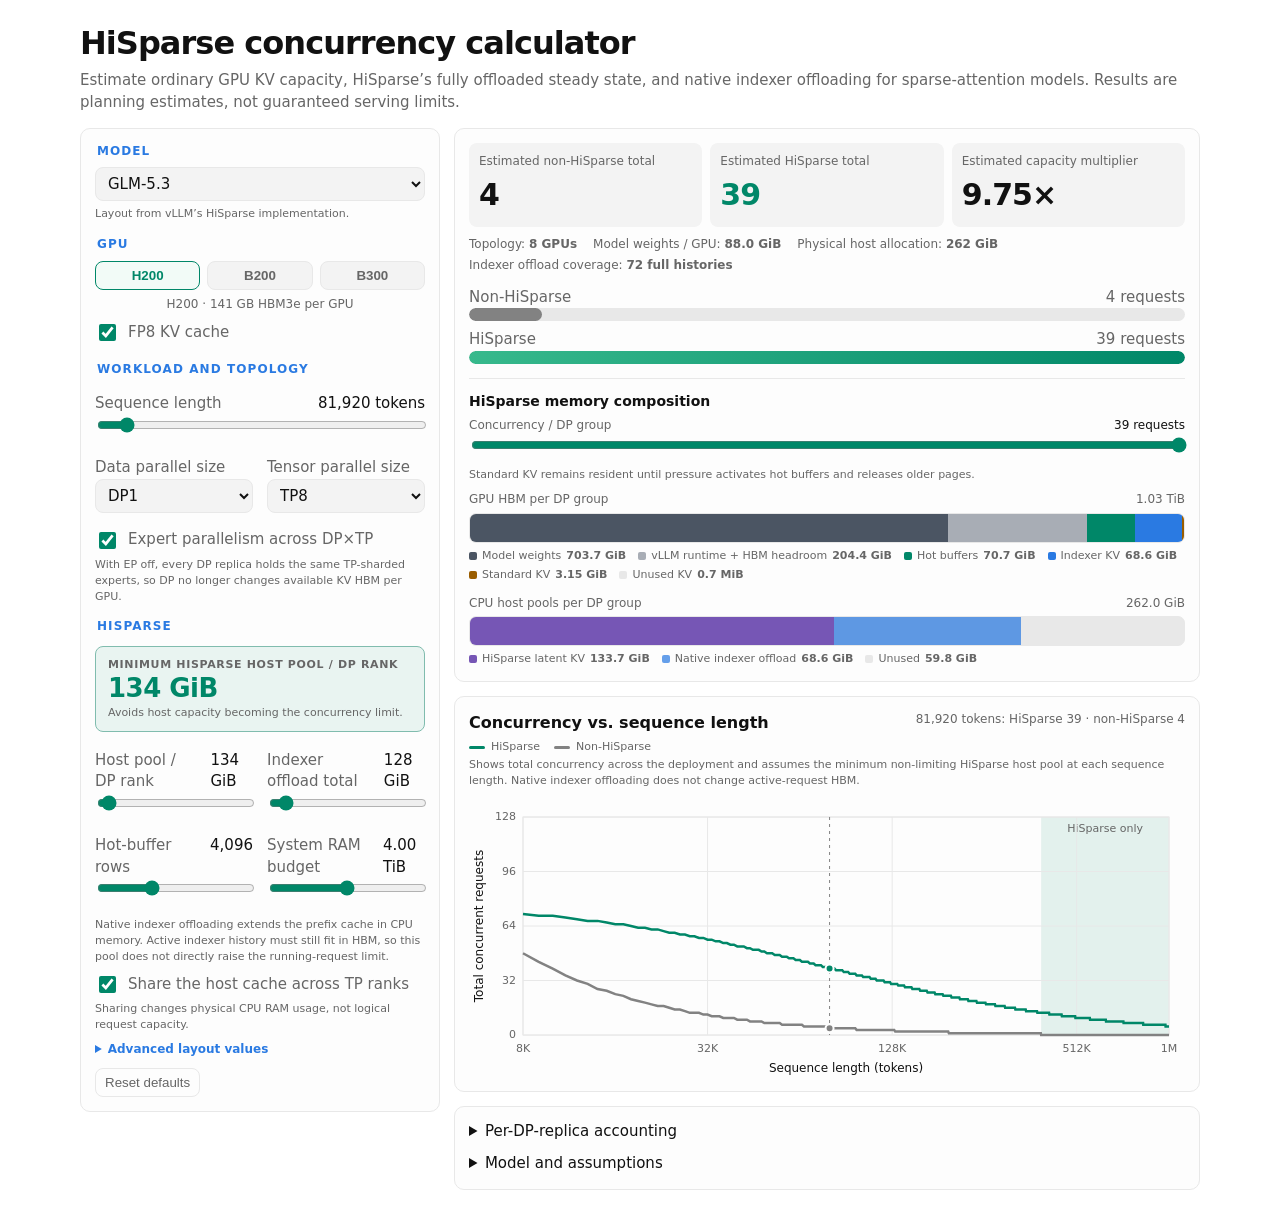
==== commit fbc593d4: "Add GLM-5.3-Flash and DeepSeek-V4 models to HiSparse calculator Co-Authored-By: Claude Opus 5.5 <nor" ====
--- a/static/hisparse-calculator/index.html
+++ b/static/hisparse-calculator/index.html
@@ -20,6 +20,7 @@
       --host: #7656b5;
       --weights: #4b5563;
       --reserve: #a8adb5;
+      --fixed: #c2578a;
     }
 
     :root[data-theme="dark"] {
@@ -37,6 +38,7 @@
       --host: #b59cff;
       --weights: #cbd5e1;
       --reserve: #555c66;
+      --fixed: #e889b6;
     }
 
     * { box-sizing: border-box; }
@@ -275,6 +277,11 @@
     .memory-segment.indexer { background: var(--accent); }
     .memory-segment.indexer-offload { background: var(--accent); opacity: .72; }
     .memory-segment.standard { background: var(--warn); }
+    .memory-segment.fixed, .memory-swatch.fixed { background: var(--fixed); }
+    .memory-segment.admission, .memory-swatch.admission {
+      background: repeating-linear-gradient(45deg, var(--reserve) 0 3px, transparent 3px 6px);
+    }
+    .memory-key[hidden] { display: none; }
     .memory-segment.host { background: var(--host); }
     .memory-segment.weights { background: var(--weights); }
     .memory-segment.reserve { background: var(--reserve); }
@@ -402,17 +409,29 @@
   <main class="calculator">
     <header>
       <h1>HiSparse concurrency calculator</h1>
-      <p class="subtitle">Estimate ordinary GPU KV capacity, HiSparse’s fully offloaded steady state, and native indexer offloading. Results are planning estimates, not guaranteed serving limits.</p>
+      <p class="subtitle">Estimate ordinary GPU KV capacity, HiSparse’s fully offloaded steady state, and native indexer offloading for sparse-attention models. Results are planning estimates, not guaranteed serving limits.</p>
     </header>
 
     <div class="layout">
       <form class="panel controls" id="controls">
         <fieldset>
+          <legend>Model</legend>
+          <select id="model" aria-label="Model">
+            <option value="glm53" selected>GLM-5.3</option>
+            <option value="glm53flash">GLM-5.3-Flash</option>
+            <option value="dsv4pro">DeepSeek-V4-Pro</option>
+            <option value="dsv4flash">DeepSeek-V4-Flash</option>
+            <option value="dsv41flash">DeepSeek-V4.1-Flash</option>
+          </select>
+          <p class="inline-hint" id="modelNote"></p>
+        </fieldset>
+
+        <fieldset>
           <legend>GPU</legend>
           <div class="preset-row">
-            <button class="preset active" type="button" data-gpu="H200" data-memory="141">H200</button>
-            <button class="preset" type="button" data-gpu="B200" data-memory="180">B200</button>
-            <button class="preset" type="button" data-gpu="B300" data-memory="288">B300</button>
+            <button class="preset active" type="button" data-gpu="H200" data-memory="141" data-arch="sm90">H200</button>
+            <button class="preset" type="button" data-gpu="B200" data-memory="180" data-arch="sm100">B200</button>
+            <button class="preset" type="button" data-gpu="B300" data-memory="288" data-arch="sm100">B300</button>
           </div>
           <p class="gpu-capacity" id="gpuCapacity">H200 · 141 GB HBM3e per GPU</p>
           <label class="toggle" for="fp8Kv">
@@ -491,24 +510,27 @@
         </fieldset>
 
         <details class="advanced">
-          <summary>Advanced GLM-5.3 layout values</summary>
+          <summary>Advanced layout values</summary>
           <div class="slider-field">
             <label for="kvHbm">Available KV HBM / GPU override <output id="kvHbmValue"></output></label>
             <input id="kvHbm" type="range" min="0" max="131.32" step="0.1" value="17.8">
           </div>
-          <p class="inline-hint">Automatically estimated from GLM-5.3’s TP/EP-sharded weights at 92% GPU utilization. Override only to match vLLM’s reported startup value.</p>
+          <p class="inline-hint">Automatically estimated from the model’s TP/EP-sharded weights at 92% GPU utilization. Override only to match vLLM’s reported startup value.</p>
           <div class="field"><label for="maxSeqs">Max sequences / DP</label><input id="maxSeqs" type="number" min="1" value="1024"></div>
           <div class="field"><label for="baselinePoolBytes">Baseline GPU block bytes</label><input id="baselinePoolBytes" type="number" min="1" value="3052800"></div>
           <div class="field"><label for="baselineBlock">Baseline block tokens</label><input id="baselineBlock" type="number" min="1" value="64"></div>
+          <div class="field"><label for="baselineConst">Baseline fixed blocks / request</label><input id="baselineConst" type="number" min="0" value="0"></div>
+          <div class="field"><label for="baselineReserve">Baseline admission reserve blocks</label><input id="baselineReserve" type="number" min="0" value="0"></div>
           <div class="field"><label for="hisparsePoolBytes">HiSparse GPU block bytes</label><input id="hisparsePoolBytes" type="number" min="1" value="184320"></div>
+          <div class="field"><label for="gpuBlock">HiSparse indexer block tokens</label><input id="gpuBlock" type="number" min="1" value="64"></div>
+          <div class="field"><label for="otherGpu">HiSparse fixed blocks / request</label><input id="otherGpu" type="number" min="0" value="0"></div>
+          <div class="field"><label for="hisparseReserve">HiSparse admission reserve blocks</label><input id="hisparseReserve" type="number" min="0" value="0"></div>
           <div class="field"><label for="hostBlockBytes">Host block bytes</label><input id="hostBlockBytes" type="number" min="1" value="2875392"></div>
-          <div class="field"><label for="gpuBlock">GPU block tokens</label><input id="gpuBlock" type="number" min="1" value="64"></div>
           <div class="field"><label for="hostBlock">Host block tokens</label><input id="hostBlock" type="number" min="1" value="64"></div>
-          <div class="field"><label for="hotGroups">Hot/resident groups</label><input id="hotGroups" type="number" min="1" value="20"></div>
           <div class="field"><label for="residentPages">Retained pages / group</label><input id="residentPages" type="number" min="0" value="2"></div>
-          <div class="field"><label for="otherGpu">Other GPU blocks / request</label><input id="otherGpu" type="number" min="0" value="0"></div>
+          <p class="inline-hint" id="hotGroupsNote"></p>
         </details>
-        <button type="reset">Reset GLM-5.3 defaults</button>
+        <button type="reset">Reset defaults</button>
       </form>
 
       <section class="results" aria-live="polite">
@@ -570,6 +592,8 @@
                   <div class="memory-segment reserve" id="gpuMemoryReserve"></div>
                   <div class="memory-segment hot" id="gpuMemoryHot"></div>
                   <div class="memory-segment indexer" id="gpuMemoryIndexer"></div>
+                  <div class="memory-segment fixed" id="gpuMemoryFixed"></div>
+                  <div class="memory-segment admission" id="gpuMemoryAdmission"></div>
                   <div class="memory-segment standard" id="gpuMemoryStandard"></div>
                   <div class="memory-segment unused" id="gpuMemoryUnused"></div>
                 </div>
@@ -578,6 +602,8 @@
                   <span class="memory-key"><i class="memory-swatch reserve"></i>vLLM runtime + HBM headroom <strong id="gpuMemoryReserveValue">–</strong></span>
                   <span class="memory-key"><i class="memory-swatch hot"></i>Hot buffers <strong id="gpuMemoryHotValue">–</strong></span>
                   <span class="memory-key"><i class="memory-swatch indexer"></i>Indexer KV <strong id="gpuMemoryIndexerValue">–</strong></span>
+                  <span class="memory-key" data-optional><i class="memory-swatch fixed"></i>Fixed per-request state <strong id="gpuMemoryFixedValue">–</strong></span>
+                  <span class="memory-key" data-optional><i class="memory-swatch admission"></i>Admission reserve <strong id="gpuMemoryAdmissionValue">–</strong></span>
                   <span class="memory-key"><i class="memory-swatch standard"></i>Standard KV <strong id="gpuMemoryStandardValue">–</strong></span>
                   <span class="memory-key"><i class="memory-swatch"></i>Unused KV <strong id="gpuMemoryUnusedValue">–</strong></span>
                 </div>
@@ -646,11 +672,16 @@
             <summary>Model and assumptions</summary>
             <p class="assumption">
               HiSparse GPU usage is the unique indexer history plus per-request hot buffers,
-              two retained resident pages per hot group, and any additional GPU blocks entered
-              above. HiSparse host usage includes the full latent KV history. The native
+              two retained resident pages per hot group, and fixed per-request state that
+              stays on the GPU (sliding-window KV, compressor or linear-attention state).
+              Each block costs the full packed stripe, so fixed state is counted in
+              blocks. Models with small-block sliding or resident groups also hold an
+              admission reserve for the next request’s prompt and in-flight prefill chunks
+              (8,192 batched tokens, async scheduling). HiSparse host usage includes the
+              full offloaded KV history. The native
               OffloadingConnector pool caches completed indexer blocks for prefix reuse, but
-              does not remove active indexer history from HBM. GLM’s latent and indexer KV
-              are replicated across TP ranks;
+              does not remove active indexer history from HBM. The sparse-MLA latent and
+              indexer KV are replicated across TP ranks;
               therefore TP does not directly divide KV bytes per request. It can still leave
               more HBM for KV by reducing the per-GPU weight shard. With TP host sharing
               enabled, one host pool serves the whole TP group. This is a steady-state estimate;
@@ -670,9 +701,9 @@
     const ids = [
       "sequence", "dp", "tp", "maxSeqs", "kvHbm", "baselinePoolBytes",
       "baselineBlock", "hisparsePoolBytes", "hostGiB", "indexerOffloadGiB", "hostBlockBytes",
-      "gpuBlock", "hostBlock", "deviceBuffer", "hotGroups",
-      "residentPages", "otherGpu", "shareHost", "fp8Kv", "expertParallel",
-      "systemRamGiB", "memoryConcurrency"
+      "gpuBlock", "hostBlock", "deviceBuffer", "baselineConst", "baselineReserve",
+      "hisparseReserve", "residentPages", "otherGpu", "shareHost", "fp8Kv",
+      "expertParallel", "systemRamGiB", "memoryConcurrency", "model"
     ];
     const fields = Object.fromEntries(ids.map(id => [id, document.getElementById(id)]));
     const output = id => document.getElementById(id);
@@ -694,23 +725,95 @@
         const safeBytes = Math.max(0, Math.min(bytes, total));
         output(id).style.width = `${100 * safeBytes / safeTotal}%`;
         output(`${id}Value`).textContent = fmtBytes(safeBytes);
+        const key = output(`${id}Value`).closest("[data-optional]");
+        if (key) key.hidden = safeBytes === 0;
         labels.push(`${label}: ${fmtBytes(safeBytes)}`);
       }
       output(barId).setAttribute("aria-label", labels.join("; "));
     }
-    let currentGpu = { name: "H200", memoryGB: 141 };
+    let currentGpu = { name: "H200", memoryGB: 141, arch: "sm90" };
     let hostPoolUsesMinimum = true;
     let memoryConcurrencyUsesMaximum = true;
-    const glmWeights = {
-      sharedGiB: 19.556,
-      routedExpertGiB: 684.167,
-      gpuMemoryUtilization: .92,
-      runtimeReserveGiB: 15,
+    const memoryBudget = { gpuMemoryUtilization: .92, runtimeReserveGiB: 15 };
+
+    const layout = (baseline, hisparse, hot, host) => ({
+      baseline: { blockBytes: baseline[0], blockTokens: baseline[1], fixedBlocks: baseline[2], reserveBlocks: baseline[3] },
+      hisparse: { blockBytes: hisparse[0], blockTokens: hisparse[1], fixedBlocks: hisparse[2], reserveBlocks: hisparse[3] },
+      hotGroups: hot.map(([count, rowsPerBlock]) => ({ count, rowsPerBlock })),
+      host: { blockBytes: host[0], blockTokens: host[1] },
+    });
+    const models = {
+      glm53: {
+        name: "GLM-5.3",
+        note: "Layout from vLLM’s HiSparse implementation.",
+        weights: { sharedGiB: 19.556, routedExpertGiB: 684.167 },
+        topk: 2048,
+        layouts: {
+          fp8: layout([3052800, 64, 0, 0], [184320, 64, 0, 0], [[20, 64]], [2875392, 64]),
+          bf16: layout([5928192, 64, 0, 0], [294912, 64, 0, 0], [[20, 64]], [5750784, 64]),
+        },
+      },
+      glm53flash: {
+        name: "GLM-5.3-Flash",
+        note: "Estimate from the layout in vllm-project/vllm#61243 (open). KDA state shards by TP, so the layout is computed for TP8 only. H200 requires BF16 KV.",
+        weights: { sharedGiB: 14.407, routedExpertGiB: 290.321 },
+        topk: 2048,
+        tp: 8,
+        layouts: {
+          "sm100-fp8": layout([7028736, 1152, 13, 0], [589824, 1536, 103, 508], [[2, 128]], [720896, 128]),
+          "sm100-bf16": layout([7569408, 640, 13, 0], [655360, 1792, 103, 762], [[3, 128]], [1441792, 128]),
+          "sm90-bf16": layout([7468032, 640, 13, 0], [655360, 1792, 103, 762], [[3, 128]], [1441792, 128]),
+        },
+      },
+      dsv4pro: {
+        name: "DeepSeek-V4-Pro",
+        note: "Estimate from the layout in vllm-project/vllm#53592 (open). FP8 KV only.",
+        weights: { sharedGiB: 26.723, routedExpertGiB: 765.598 },
+        topk: 1024,
+        layouts: {
+          fp8: layout([1435968, 256, 26, 13342], [336960, 256, 104, 53936], [[4, 64]], [1122304, 256]),
+        },
+      },
+      dsv4flash: {
+        name: "DeepSeek-V4-Flash",
+        note: "Estimate from the layout in vllm-project/vllm#53592 (open), calibrated against measured B200 runs. FP8 KV only.",
+        weights: { sharedGiB: 8.239, routedExpertGiB: 137.062 },
+        topk: 512,
+        layouts: {
+          fp8: layout([1002240, 256, 26, 13342], [224640, 256, 107, 62083], [[4, 64]], [786432, 256]),
+        },
+      },
+      dsv41flash: {
+        name: "DeepSeek-V4.1-Flash",
+        note: "Estimate from the layout in vllm-project/vllm#65905 (open), which offloads all compressed caches. The PR targets Hopper; Blackwell values apply the same policy to its larger records. Engram tables stay in host memory. FP8 KV only.",
+        weights: { sharedGiB: 9.307, routedExpertGiB: 268.945 },
+        topk: 512,
+        layouts: {
+          "sm90-fp8": layout([116928, 64, 36, 7168], [37440, 64, 203, 43000], [[3, 32], [1, 64]], [93440, 64]),
+          "sm100-fp8": layout([219648, 128, 21, 4096], [67584, 128, 203, 41976], [[3, 64], [1, 128]], [168960, 128]),
+        },
+      },
     };
-    const kvLayouts = {
-      fp8: { baseline: 3052800, hisparse: 184320, host: 2875392 },
-      bf16: { baseline: 5928192, hisparse: 294912, host: 5750784 },
-    };
+    const currentModel = () => models[fields.model.value];
+
+    function layoutFor(model, dtype) {
+      return model.layouts[`${currentGpu.arch}-${dtype}`] || model.layouts[dtype];
+    }
+
+    function currentLayout() {
+      return layoutFor(currentModel(), fields.fp8Kv.checked ? "fp8" : "bf16");
+    }
+
+    function hotBlocksPerRequest(hotRows) {
+      return currentLayout().hotGroups.reduce(
+        (blocks, group) => blocks + group.count * ceilDiv(hotRows, group.rowsPerBlock),
+        0,
+      );
+    }
+
+    function hotGroupCount() {
+      return currentLayout().hotGroups.reduce((count, group) => count + group.count, 0);
+    }
 
     function value(id, minimum = 0) {
       const parsed = Number(fields[id].value);
@@ -721,15 +824,13 @@
       const dp = value("dp", 1);
       const tp = value("tp", 1);
       const expertShards = fields.expertParallel.checked ? dp * tp : tp;
-      return (
-        glmWeights.sharedGiB / tp
-        + glmWeights.routedExpertGiB / expertShards
-      );
+      const { weights } = currentModel();
+      return weights.sharedGiB / tp + weights.routedExpertGiB / expertShards;
     }
 
     function gpuMemoryBudgetGiB() {
       const gpuMemoryGiB = currentGpu.memoryGB * 1e9 / 2 ** 30;
-      return gpuMemoryGiB * glmWeights.gpuMemoryUtilization;
+      return gpuMemoryGiB * memoryBudget.gpuMemoryUtilization;
     }
 
     function estimateAvailableKvHbm() {
@@ -737,7 +838,7 @@
         0,
         gpuMemoryBudgetGiB()
           - estimateModelWeightGiB()
-          - glmWeights.runtimeReserveGiB,
+          - memoryBudget.runtimeReserveGiB,
       );
     }
 
@@ -749,10 +850,42 @@
     }
 
     function updateKvLayout() {
-      const layout = fields.fp8Kv.checked ? kvLayouts.fp8 : kvLayouts.bf16;
-      fields.baselinePoolBytes.value = layout.baseline;
-      fields.hisparsePoolBytes.value = layout.hisparse;
-      fields.hostBlockBytes.value = layout.host;
+      const model = currentModel();
+      const fp8Available = Boolean(layoutFor(model, "fp8"));
+      const bf16Available = Boolean(layoutFor(model, "bf16"));
+      if (!fp8Available) fields.fp8Kv.checked = false;
+      if (!bf16Available) fields.fp8Kv.checked = true;
+      fields.fp8Kv.disabled = !(fp8Available && bf16Available);
+
+      const kv = currentLayout();
+      fields.baselinePoolBytes.value = kv.baseline.blockBytes;
+      fields.baselineBlock.value = kv.baseline.blockTokens;
+      fields.baselineConst.value = kv.baseline.fixedBlocks;
+      fields.baselineReserve.value = kv.baseline.reserveBlocks;
+      fields.hisparsePoolBytes.value = kv.hisparse.blockBytes;
+      fields.gpuBlock.value = kv.hisparse.blockTokens;
+      fields.otherGpu.value = kv.hisparse.fixedBlocks;
+      fields.hisparseReserve.value = kv.hisparse.reserveBlocks;
+      fields.hostBlockBytes.value = kv.host.blockBytes;
+      fields.hostBlock.value = kv.host.blockTokens;
+      output("hotGroupsNote").textContent = (
+        `Hot/resident groups: ${kv.hotGroups.map(
+          group => `${group.count} × ${group.rowsPerBlock} rows/block`,
+        ).join(" + ")}. Top-K ${fmt(model.topk)}.`
+      );
+    }
+
+    function applyModel() {
+      const model = currentModel();
+      output("modelNote").textContent = model.note;
+      fields.deviceBuffer.min = model.topk;
+      fields.deviceBuffer.max = 4 * model.topk;
+      fields.deviceBuffer.step = model.topk / 32;
+      fields.deviceBuffer.value = 2 * model.topk;
+      fields.tp.disabled = Boolean(model.tp);
+      if (model.tp) fields.tp.value = model.tp;
+      updateKvLayout();
+      updateEstimatedKvHbm();
     }
 
     function capacityAtSequence(sequence, effectiveHostGiB = Infinity) {
@@ -762,10 +895,12 @@
       const baselinePool = Math.floor(
         availableKvHbm / value("baselinePoolBytes", 1)
       );
-      const baselinePerRequest = ceilDiv(sequence, baselineBlock);
+      const baselinePerRequest = ceilDiv(sequence, baselineBlock) + value("baselineConst");
       const baselineLimit = Math.min(
         maxSeqs,
-        Math.max(0, Math.floor(baselinePool / baselinePerRequest)),
+        Math.max(0, Math.floor(
+          (baselinePool - value("baselineReserve")) / baselinePerRequest
+        )),
       );
 
       const gpuBlock = value("gpuBlock", 1);
@@ -774,13 +909,12 @@
         availableKvHbm / value("hisparsePoolBytes", 1)
       );
       const indexerPerRequest = ceilDiv(sequence, gpuBlock);
-      const hot = value("hotGroups", 1) * ceilDiv(
-        value("deviceBuffer", 1),
-        gpuBlock,
-      );
-      const resident = value("hotGroups", 1) * value("residentPages");
+      const hot = hotBlocksPerRequest(value("deviceBuffer", 1));
+      const resident = hotGroupCount() * value("residentPages");
       const hiGpuPerReq = indexerPerRequest + hot + resident + value("otherGpu");
-      const offloadedGpuLimit = Math.max(0, Math.floor(gpuPool / hiGpuPerReq));
+      const offloadedGpuLimit = Math.max(0, Math.floor(
+        (gpuPool - value("hisparseReserve")) / hiGpuPerReq
+      ));
 
       const hostPerRequest = ceilDiv(sequence, hostBlock);
       const hostPool = Math.floor(
@@ -1100,25 +1234,32 @@
         gpuMemoryTotal - gpuMemoryWeights - availableKvMemory,
       );
       const indexerBlocks = memoryConcurrency * indexerPerRequest;
-      const fullStandardBlocksPerRequest = ceilDiv(
+      const fixedBlocks = memoryConcurrency * value("otherGpu");
+      const admissionBlocks = Math.min(gpuPool, value("hisparseReserve"));
+      const usablePool = gpuPool - admissionBlocks;
+      const fullStandardBlocks = memoryConcurrency * ceilDiv(
         hostPerRequest * hostBlockBytes,
         hisparsePoolBytes,
-      ) + value("otherGpu");
-      const fullStandardBlocks = memoryConcurrency * fullStandardBlocksPerRequest;
-      const fullResidencyFits = indexerBlocks + fullStandardBlocks <= gpuPool;
-      const hotBlocks = fullResidencyFits ? 0 : memoryConcurrency * hot;
+      );
+      const fullResidencyFits = (
+        indexerBlocks + fixedBlocks + fullStandardBlocks <= usablePool
+      );
+      const hotBlocks = fullResidencyFits ? 0 : memoryConcurrency * (hot + resident);
       const standardBlocks = fullResidencyFits
         ? fullStandardBlocks
         : Math.max(0, Math.min(
           fullStandardBlocks,
-          gpuPool - indexerBlocks - hotBlocks,
+          usablePool - indexerBlocks - fixedBlocks - hotBlocks,
         ));
       const gpuMemoryHot = hotBlocks * hisparsePoolBytes * tp;
       const gpuMemoryIndexer = indexerBlocks * hisparsePoolBytes * tp;
+      const gpuMemoryFixed = fixedBlocks * hisparsePoolBytes * tp;
+      const gpuMemoryAdmission = admissionBlocks * hisparsePoolBytes * tp;
       const gpuMemoryStandard = standardBlocks * hisparsePoolBytes * tp;
       const gpuMemoryUnused = Math.max(
         0,
-        availableKvMemory - gpuMemoryHot - gpuMemoryIndexer - gpuMemoryStandard,
+        availableKvMemory - gpuMemoryHot - gpuMemoryIndexer - gpuMemoryFixed
+          - gpuMemoryAdmission - gpuMemoryStandard,
       );
       const indexerOffloadBytesPerDp = effectiveIndexerOffloadGiB / dp * 2 ** 30;
       const cpuMemoryTotal = (
@@ -1143,6 +1284,8 @@
         { id: "gpuMemoryReserve", label: "vLLM runtime and HBM headroom", bytes: gpuMemoryReserve },
         { id: "gpuMemoryHot", label: "Hot buffers", bytes: gpuMemoryHot },
         { id: "gpuMemoryIndexer", label: "Indexer KV", bytes: gpuMemoryIndexer },
+        { id: "gpuMemoryFixed", label: "Fixed per-request state", bytes: gpuMemoryFixed },
+        { id: "gpuMemoryAdmission", label: "Admission reserve", bytes: gpuMemoryAdmission },
         { id: "gpuMemoryStandard", label: "Standard KV", bytes: gpuMemoryStandard },
         { id: "gpuMemoryUnused", label: "Unused KV", bytes: gpuMemoryUnused },
       ]);
@@ -1187,7 +1330,7 @@
         : "Off";
       output("systemRamGiBValue").textContent = fmtHost(systemRamGiB);
       output("deviceBufferValue").textContent = fmt(value("deviceBuffer", 1));
-      const requiredGiB = estimateModelWeightGiB() + glmWeights.runtimeReserveGiB;
+      const requiredGiB = estimateModelWeightGiB() + memoryBudget.runtimeReserveGiB;
       const modelFits = requiredGiB <= gpuMemoryBudgetGiB();
       output("fitWarning").hidden = modelFits;
       output("fitWarning").textContent = modelFits
@@ -1221,10 +1364,12 @@
     function selectGpu(button) {
       currentGpu = {
         name: button.dataset.gpu,
-        memoryGB: Number(button.dataset.memory)
+        memoryGB: Number(button.dataset.memory),
+        arch: button.dataset.arch,
       };
       const memoryGiB = currentGpu.memoryGB * 1e9 / 2 ** 30;
       fields.kvHbm.max = memoryGiB.toFixed(2);
+      updateKvLayout();
       updateEstimatedKvHbm();
       document.querySelectorAll(".preset").forEach(candidate => {
         candidate.classList.toggle("active", candidate === button);
@@ -1252,17 +1397,21 @@
         updateEstimatedKvHbm();
       }
       if (event.target === fields.fp8Kv) updateKvLayout();
+      if (event.target === fields.model) {
+        hostPoolUsesMinimum = true;
+        memoryConcurrencyUsesMaximum = true;
+        applyModel();
+      }
       calculate();
     });
-    form.addEventListener("reset", () => requestAnimationFrame(() => {
+    form.addEventListener("reset", () => setTimeout(() => {
       hostPoolUsesMinimum = true;
       memoryConcurrencyUsesMaximum = true;
+      currentGpu.arch = "sm90";
+      applyModel();
       selectGpu(document.querySelector('[data-gpu="H200"]'));
-      updateKvLayout();
-      calculate();
     }));
-    updateEstimatedKvHbm();
-    updateKvLayout();
+    applyModel();
     calculate();
 
     function resizeEmbeddingFrame() {
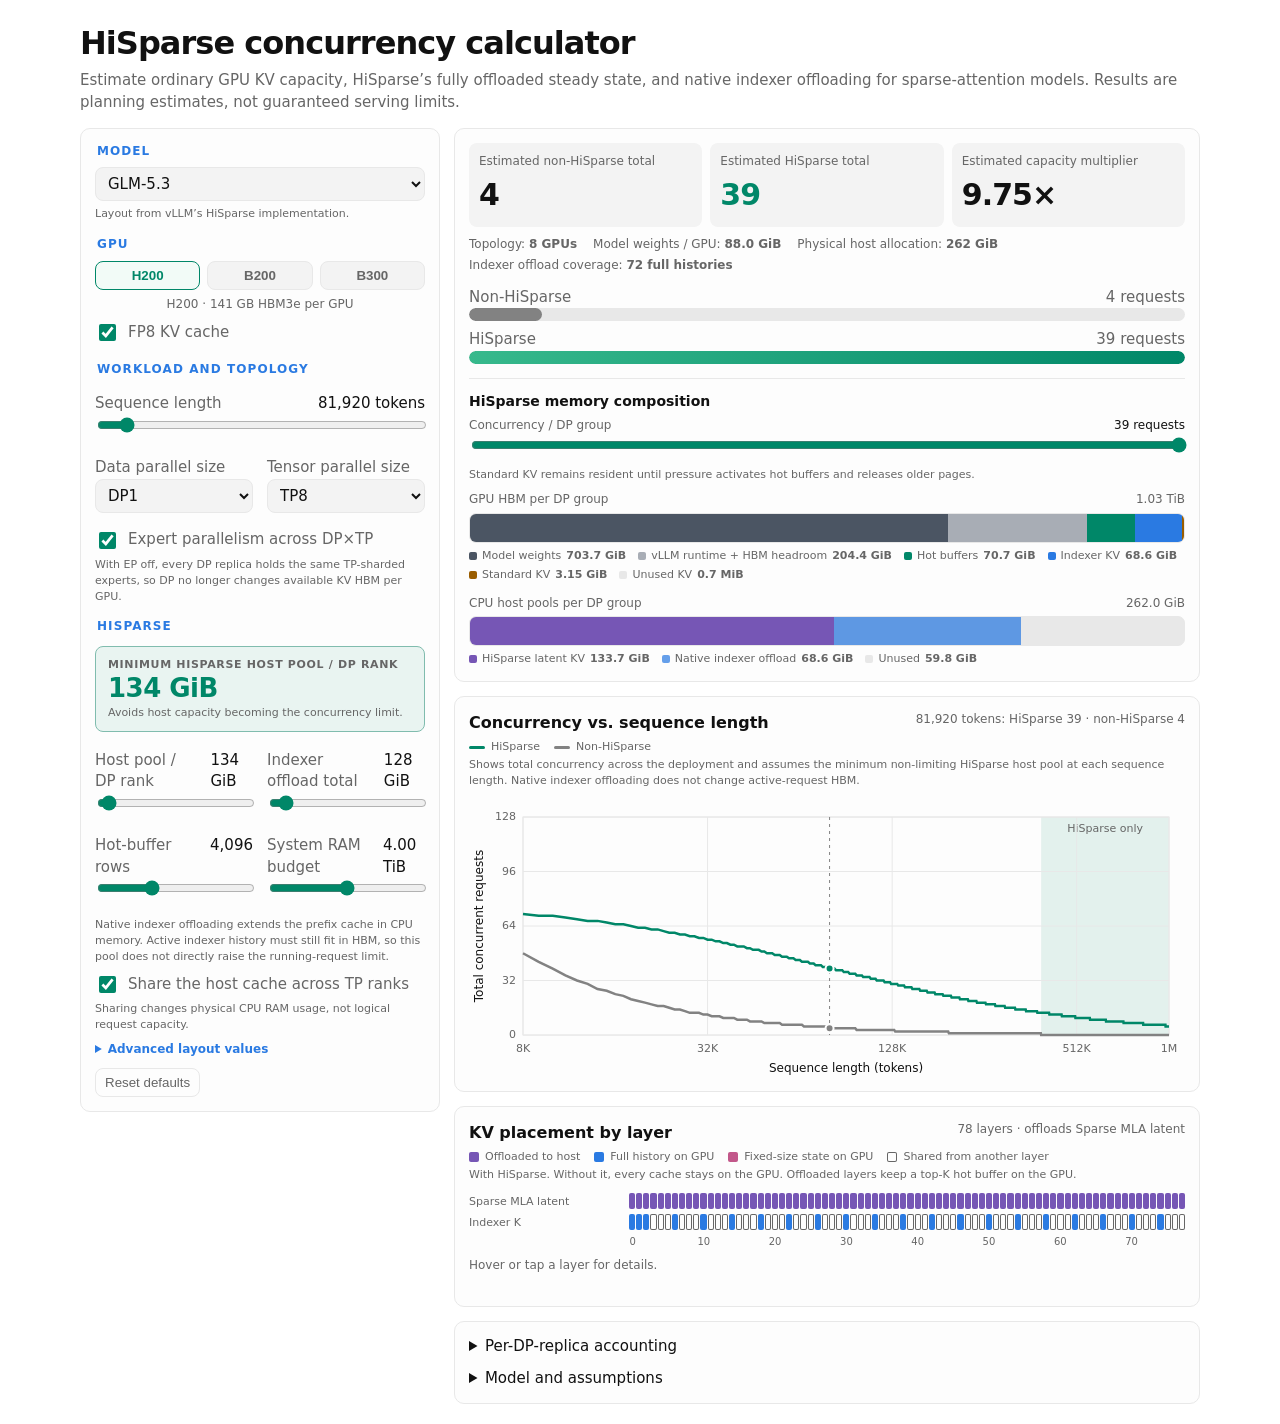
==== commit c88df8b7: "Add KV layer map and max_num_seqs cap notice to HiSparse calculator Co-Authored-By: Claude Opus 5.5 " ====
--- a/static/hisparse-calculator/index.html
+++ b/static/hisparse-calculator/index.html
@@ -165,6 +165,7 @@
       font-size: 12px;
     }
     .fit-warning[hidden] { display: none; }
+    #capNote { margin-top: 10px; }
     .advanced { margin: 6px 0 10px; }
     .advanced summary { color: var(--accent); font-size: 12px; font-weight: 700; }
     .advanced .field:first-of-type { margin-top: 14px; }
@@ -354,6 +355,32 @@
     }
     .chart-tooltip[hidden] { display: none; }
 
+    .layer-panel { padding: 14px; }
+    .layer-legend { display: flex; flex-wrap: wrap; gap: 4px 14px; margin-top: 5px; color: var(--muted); font-size: 11px; }
+    .layer-legend span { display: inline-flex; align-items: center; gap: 6px; }
+    .layer-legend span[hidden] { display: none; }
+    .layer-legend .layer-cell { width: 10px; height: 10px; }
+    .layer-map { display: grid; grid-template-columns: 150px minmax(0, 1fr); gap: 5px 10px; margin-top: 10px; align-items: center; }
+    .layer-lane-label { color: var(--muted); font-size: 11px; line-height: 1.2; }
+    .layer-row { display: grid; gap: 1px; }
+    .layer-cell { display: block; height: 16px; border-radius: 2px; background: transparent; }
+    .layer-cell.host { background: var(--host); }
+    .layer-cell.gpu { background: var(--accent); }
+    .layer-cell.fixed { background: var(--fixed); }
+    .layer-cell.shared { box-shadow: inset 0 0 0 1px var(--muted); }
+    .layer-cell.static { background: repeating-linear-gradient(45deg, var(--host) 0 2px, transparent 2px 4px); }
+    .layer-cell.none { background: var(--track); opacity: .35; }
+    .layer-row .layer-cell:not(.none) { cursor: pointer; }
+    .layer-row .layer-cell.active { outline: 2px solid var(--text); outline-offset: 1px; }
+    .layer-axis { position: relative; height: 14px; color: var(--muted); font-size: 10px; font-variant-numeric: tabular-nums; }
+    .layer-axis span { position: absolute; transform: translateX(-50%); }
+    .layer-detail { min-height: 2.9em; margin-top: 8px; color: var(--muted); font-size: 12px; }
+    .layer-detail strong { color: var(--text); }
+    @media (max-width: 560px) {
+      .layer-map { grid-template-columns: minmax(0, 1fr); gap: 2px; }
+      .layer-lane-label { margin-top: 5px; }
+      .layer-axis-spacer { display: none; }
+    }
     .details { padding: 14px; }
     .details > details:first-child { margin-top: 0; }
     .details table { margin-top: 8px; font-size: 13px; }
@@ -375,7 +402,8 @@
       .results { display: contents; }
       .summary { order: 1; }
       .controls { order: 2; }
-      .details { order: 3; }
+      .layer-panel { order: 3; }
+      .details { order: 4; }
     }
 
     @media (max-width: 480px) {
@@ -553,6 +581,7 @@
             <strong>HiSparse enables this sequence length.</strong>
             <span id="enablementDetail"></span>
           </div>
+          <p class="fit-warning" id="capNote" hidden></p>
           <div class="summary-meta">
             <span>Topology: <strong id="gpuTopology">–</strong></span>
             <span>Model weights / GPU: <strong id="modelWeight">–</strong></span>
@@ -645,6 +674,23 @@
             </svg>
             <div class="chart-tooltip" id="chartTooltip" role="tooltip" hidden></div>
           </div>
+        </div>
+
+        <div class="panel layer-panel">
+          <div class="chart-heading">
+            <h2>KV placement by layer</h2>
+            <p class="chart-summary" id="layerSummary">–</p>
+          </div>
+          <div class="layer-legend">
+            <span><i class="layer-cell host"></i>Offloaded to host</span>
+            <span><i class="layer-cell gpu"></i>Full history on GPU</span>
+            <span><i class="layer-cell fixed"></i>Fixed-size state on GPU</span>
+            <span><i class="layer-cell shared"></i>Shared from another layer</span>
+            <span data-static-key><i class="layer-cell static"></i>Static table in host memory</span>
+          </div>
+          <p class="chart-assumption">With HiSparse. Without it, every cache stays on the GPU. Offloaded layers keep a top-K hot buffer on the GPU.</p>
+          <div class="layer-map" id="layerMap" role="group" aria-label="KV placement by layer"></div>
+          <p class="layer-detail" id="layerDetail">Hover or tap a layer for details.</p>
         </div>
 
         <div class="panel details">
@@ -796,6 +842,167 @@
     };
     const currentModel = () => models[fields.model.value];
 
+    const cell = (state, note) => ({ state, note });
+    const lane = (label, numLayers, cellFor) => ({
+      label,
+      cells: Array.from({ length: numLayers }, (_, layer) => cellFor(layer)),
+    });
+    const lastAtOrBelow = (ids, layer) => Math.max(...ids.filter(id => id <= layer));
+
+    const glm53IndexerLeader = layer => (layer < 3 ? layer : layer - (layer - 2) % 4);
+    const dsv4Lanes = (compressRatios, topk) => {
+      const n = compressRatios.length;
+      const c4 = layer => compressRatios[layer] === 4;
+      const c128 = layer => compressRatios[layer] === 128;
+      return [
+        lane("SWA KV (last 128 tokens)", n, () => cell("fixed", "Sliding-window KV for the last 128 tokens. Fixed size, stays on GPU.")),
+        lane("C4 sparse latent", n, layer => c4(layer)
+          ? cell("host", `4× compressed latent KV. Full history offloaded to host; the top-${fmt(topk)} rows the indexer selects are staged in a GPU hot buffer.`)
+          : null),
+        lane("C4 indexer K", n, layer => c4(layer)
+          ? cell("gpu", "Indexer keys for the C4 latent. Full history stays on GPU so every step can score all tokens.")
+          : null),
+        lane("C128 latent", n, layer => c128(layer)
+          ? cell("gpu", "128× compressed latent KV, read densely. Small, so the full history stays on GPU.")
+          : null),
+        lane("Compressor state", n, layer => (c4(layer) || c128(layer))
+          ? cell("fixed", "Partial-block buffer for the compressor. Fixed size, stays on GPU.")
+          : null),
+      ];
+    };
+
+    const layerMaps = {
+      glm53: () => {
+        const n = 78;
+        return [
+          lane("Sparse MLA latent", n, () => cell("host", "Latent KV. Full history offloaded to host; the top-2,048 rows the indexer selects are staged in a GPU hot buffer.")),
+          lane("Indexer K", n, layer => glm53IndexerLeader(layer) === layer
+            ? cell("gpu", "Indexer keys. Full history stays on GPU so every step can score all tokens.")
+            : cell("shared", `No indexer cache. Reuses layer ${glm53IndexerLeader(layer)}’s top-K selection.`)),
+        ];
+      },
+      glm53flash: () => {
+        const n = 45;
+        const sparse = layer => layer % 4 === 3;
+        return [
+          lane("KDA linear-attention state", n, layer => sparse(layer)
+            ? null
+            : cell("fixed", "Kimi Delta Attention recurrent and conv state. Fixed size regardless of context, stays on GPU.")),
+          lane("Sparse MLA latent", n, layer => sparse(layer)
+            ? cell("host", "Latent KV. Full history offloaded to host; the top-2,048 rows the indexer selects are staged in a GPU hot buffer.")
+            : null),
+          lane("Indexer K (4× pooled)", n, layer => sparse(layer)
+            ? cell("gpu", "Indexer keys pooled over 4 tokens. Full history stays on GPU.")
+            : null),
+          lane("Pooling tail ring", n, layer => sparse(layer)
+            ? cell("fixed", "Keys for the not-yet-pooled tail. Fixed size, stays on GPU.")
+            : null),
+        ];
+      },
+      dsv4pro: () => dsv4Lanes([128, 128, ...Array.from({ length: 59 }, (_, i) => (i % 2 ? 128 : 4))], 1024),
+      dsv4flash: () => dsv4Lanes([0, 0, ...Array.from({ length: 41 }, (_, i) => (i % 2 ? 128 : 4))], 512),
+      dsv41flash: () => {
+        const n = 40;
+        const ratio = layer => (layer < 2 ? 0 : layer < 20 ? 2 : 1);
+        const kvSources = [2, 8, 14, 20];
+        const indexSources = [2, 8, 14, 20, 24, 28, 32, 36];
+        return [
+          lane("SWA KV (last 128 tokens)", n, () => cell("fixed", "Sliding-window KV for the last 128 tokens. Fixed size, stays on GPU.")),
+          lane("Compressed KV (C2 / C1)", n, layer => {
+            if (!ratio(layer)) return null;
+            if (kvSources.includes(layer)) {
+              return cell("host", `C${ratio(layer)} compressed KV, shared by the layers above it. Full history offloaded to host; the top-512 rows are staged in a GPU hot buffer.`);
+            }
+            return cell("shared", `No KV cache of its own. Reads layer ${lastAtOrBelow(kvSources, layer)}’s compressed KV.`);
+          }),
+          lane("Indexer K", n, layer => {
+            if (!ratio(layer)) return null;
+            if (kvSources.includes(layer)) {
+              return cell("gpu", "Indexer keys. Full history stays on GPU so every step can score all tokens.");
+            }
+            if (indexSources.includes(layer)) {
+              return cell("shared", "Computes its own top-K, scoring against layer 20’s indexer keys.");
+            }
+            return cell("shared", `No indexer. Reuses layer ${lastAtOrBelow(indexSources, layer)}’s top-K selection.`);
+          }),
+          lane("Compressor state", n, layer => (ratio(layer) === 2 && kvSources.includes(layer)
+            ? cell("fixed", "Partial-block buffer for the C2 compressor. Fixed size, stays on GPU.")
+            : null)),
+          lane("Engram table", n, layer => ([1, 14].includes(layer)
+            ? cell("static", "Static n-gram embedding table, kept in host memory by default. Model weights, not per-request KV.")
+            : null)),
+        ];
+      },
+    };
+
+    let activeLayerCell = null;
+
+    function describeLayerCell(target) {
+      if (activeLayerCell) activeLayerCell.classList.remove("active");
+      activeLayerCell = target;
+      target.classList.add("active");
+      const detail = output("layerDetail");
+      detail.replaceChildren();
+      const heading = document.createElement("strong");
+      heading.textContent = `Layer ${target.dataset.layer} · ${target.dataset.lane}. `;
+      detail.append(heading, target.dataset.note);
+    }
+
+    function renderLayerMap() {
+      const lanes = layerMaps[fields.model.value]();
+      const numLayers = lanes[0].cells.length;
+      const map = output("layerMap");
+      map.replaceChildren();
+      activeLayerCell = null;
+      output("layerDetail").textContent = "Hover or tap a layer for details.";
+      for (const { label, cells } of lanes) {
+        const name = document.createElement("div");
+        name.className = "layer-lane-label";
+        name.textContent = label;
+        const row = document.createElement("div");
+        row.className = "layer-row";
+        row.style.gridTemplateColumns = `repeat(${numLayers}, minmax(0, 1fr))`;
+        cells.forEach((entry, layer) => {
+          const box = document.createElement("span");
+          box.className = `layer-cell ${entry ? entry.state : "none"}`;
+          if (entry) {
+            box.dataset.layer = layer;
+            box.dataset.lane = label;
+            box.dataset.note = entry.note;
+            box.title = `Layer ${layer}: ${entry.note}`;
+          }
+          row.append(box);
+        });
+        map.append(name, row);
+      }
+      const spacer = document.createElement("div");
+      spacer.className = "layer-axis-spacer";
+      const axis = document.createElement("div");
+      axis.className = "layer-axis";
+      const tickStep = numLayers > 50 ? 10 : 5;
+      for (let layer = 0; layer < numLayers; layer += tickStep) {
+        const tick = document.createElement("span");
+        tick.style.left = `${100 * (layer + .5) / numLayers}%`;
+        tick.textContent = layer;
+        axis.append(tick);
+      }
+      map.append(spacer, axis);
+
+      const states = new Set(lanes.flatMap(({ cells }) => cells.filter(Boolean).map(entry => entry.state)));
+      document.querySelector("[data-static-key]").hidden = !states.has("static");
+      const offloaded = lanes.filter(({ cells }) => cells.some(entry => entry?.state === "host"));
+      output("layerSummary").textContent = (
+        `${numLayers} layers · offloads ${offloaded.map(({ label }) => label).join(", ")}`
+      );
+    }
+
+    output("layerMap").addEventListener("pointerover", event => {
+      if (event.target.dataset?.note) describeLayerCell(event.target);
+    });
+    output("layerMap").addEventListener("click", event => {
+      if (event.target.dataset?.note) describeLayerCell(event.target);
+    });
+
     function layoutFor(model, dtype) {
       return model.layouts[`${currentGpu.arch}-${dtype}`] || model.layouts[dtype];
     }
@@ -878,6 +1085,7 @@
     function applyModel() {
       const model = currentModel();
       output("modelNote").textContent = model.note;
+      renderLayerMap();
       fields.deviceBuffer.min = model.topk;
       fields.deviceBuffer.max = 4 * model.topk;
       fields.deviceBuffer.step = model.topk / 32;
@@ -1341,6 +1549,16 @@
           + `is ${gpuMemoryBudgetGiB().toFixed(1)} GiB. Increase TP, enable EP, `
           + `or choose a larger GPU.`
         );
+      const cappedSides = [
+        baselineLimit === maxSeqs ? "non-HiSparse" : null,
+        hiLimit === maxSeqs ? "HiSparse" : null,
+      ].filter(Boolean);
+      output("capNote").hidden = cappedSides.length === 0;
+      output("capNote").textContent = cappedSides.length === 0 ? "" : (
+        `The ${cappedSides.join(" and ")} result${cappedSides.length > 1 ? "s are" : " is"} capped by max_num_seqs = `
+        + `${fmt(maxSeqs)} per DP replica (vLLM’s default on H100-class and newer GPUs), `
+        + `not by KV memory. Raise “Max sequences / DP” under Advanced to see the KV limit.`
+      );
       const newlyEnabled = modelFits && baselineLimit === 0 && hiLimit > 0;
       output("enablement").hidden = !newlyEnabled;
       output("enablementDetail").textContent = newlyEnabled
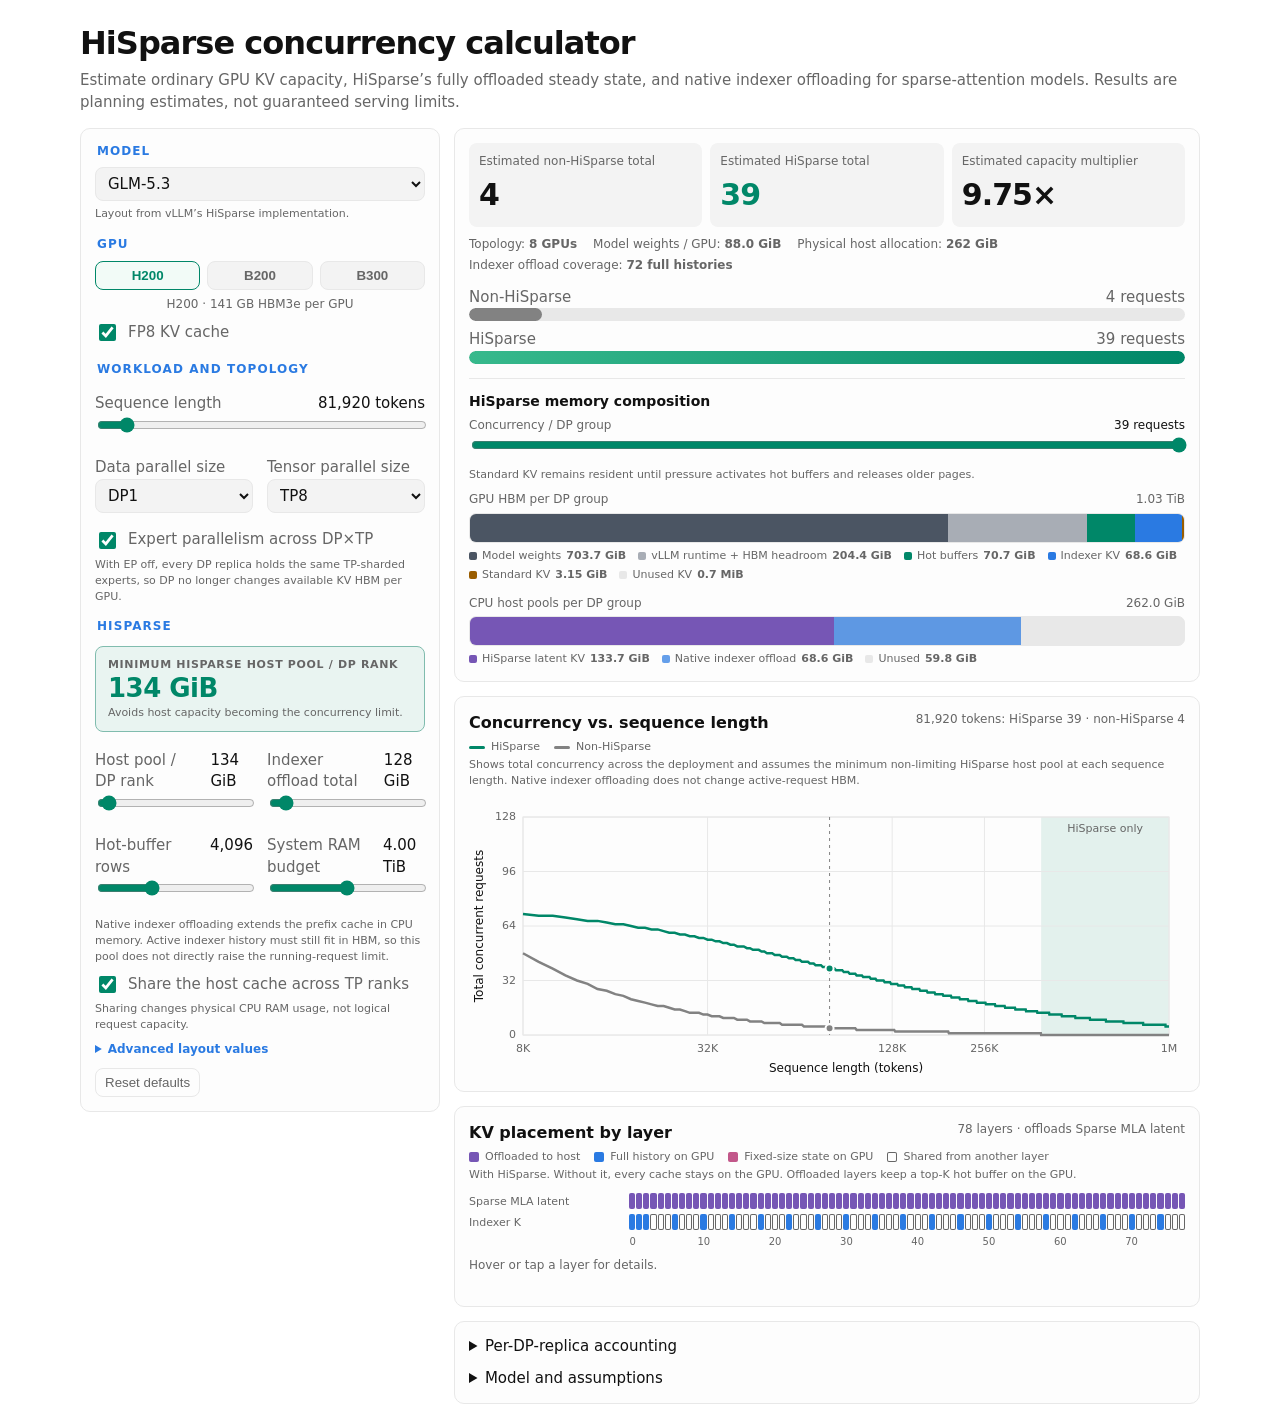
==== commit ee6a3527: "Add Kimi-K3.1-Pro and Qwen3.8-Flash-Next to HiSparse calculator Co-Authored-By: Claude Opus 5.5 <nor" ====
--- a/static/hisparse-calculator/index.html
+++ b/static/hisparse-calculator/index.html
@@ -165,7 +165,6 @@
       font-size: 12px;
     }
     .fit-warning[hidden] { display: none; }
-    #capNote { margin-top: 10px; }
     .advanced { margin: 6px 0 10px; }
     .advanced summary { color: var(--accent); font-size: 12px; font-weight: 700; }
     .advanced .field:first-of-type { margin-top: 14px; }
@@ -450,6 +449,8 @@
             <option value="dsv4pro">DeepSeek-V4-Pro</option>
             <option value="dsv4flash">DeepSeek-V4-Flash</option>
             <option value="dsv41flash">DeepSeek-V4.1-Flash</option>
+            <option value="kimik31pro">Kimi-K3.1-Pro</option>
+            <option value="qwen38flash">Qwen3.8-Flash-Next</option>
           </select>
           <p class="inline-hint" id="modelNote"></p>
         </fieldset>
@@ -544,7 +545,6 @@
             <input id="kvHbm" type="range" min="0" max="131.32" step="0.1" value="17.8">
           </div>
           <p class="inline-hint">Automatically estimated from the model’s TP/EP-sharded weights at 92% GPU utilization. Override only to match vLLM’s reported startup value.</p>
-          <div class="field"><label for="maxSeqs">Max sequences / DP</label><input id="maxSeqs" type="number" min="1" value="1024"></div>
           <div class="field"><label for="baselinePoolBytes">Baseline GPU block bytes</label><input id="baselinePoolBytes" type="number" min="1" value="3052800"></div>
           <div class="field"><label for="baselineBlock">Baseline block tokens</label><input id="baselineBlock" type="number" min="1" value="64"></div>
           <div class="field"><label for="baselineConst">Baseline fixed blocks / request</label><input id="baselineConst" type="number" min="0" value="0"></div>
@@ -581,7 +581,6 @@
             <strong>HiSparse enables this sequence length.</strong>
             <span id="enablementDetail"></span>
           </div>
-          <p class="fit-warning" id="capNote" hidden></p>
           <div class="summary-meta">
             <span>Topology: <strong id="gpuTopology">–</strong></span>
             <span>Model weights / GPU: <strong id="modelWeight">–</strong></span>
@@ -745,7 +744,7 @@
   <script>
     const form = document.querySelector("#controls");
     const ids = [
-      "sequence", "dp", "tp", "maxSeqs", "kvHbm", "baselinePoolBytes",
+      "sequence", "dp", "tp", "kvHbm", "baselinePoolBytes",
       "baselineBlock", "hisparsePoolBytes", "hostGiB", "indexerOffloadGiB", "hostBlockBytes",
       "gpuBlock", "hostBlock", "deviceBuffer", "baselineConst", "baselineReserve",
       "hisparseReserve", "residentPages", "otherGpu", "shareHost", "fp8Kv",
@@ -839,6 +838,33 @@
           "sm100-fp8": layout([219648, 128, 21, 4096], [67584, 128, 203, 41976], [[3, 64], [1, 128]], [168960, 128]),
         },
       },
+      kimik31pro: {
+        name: "Kimi-K3.1-Pro",
+        note: "Estimate from the layout in vllm-project/vllm#67262 (open). Weights do not fit on 8 GPUs, so this defaults to DP2 × TP8 with EP. KDA state shards by TP, so the layout is computed for TP8 only.",
+        weights: { sharedGiB: 106.880, routedExpertGiB: 1347.117 },
+        topk: 2048,
+        tp: 8,
+        dp: 2,
+        layouts: {
+          "sm100-fp8": layout([19666944, 1152, 9, 0], [3649536, 1152, 54, 145], [[5, 1152]], [15925248, 1152]),
+          "sm100-bf16": layout([20275200, 640, 9, 0], [2433024, 640, 105, 600], [[12, 640]], [17694720, 640]),
+          "sm90-fp8": layout([19396608, 1024, 9, 0], [4156416, 1024, 69, 180], [[6, 1024]], [16121856, 1024]),
+          "sm90-bf16": layout([19742976, 640, 9, 0], [2027520, 640, 105, 600], [[12, 640]], [17694720, 640]),
+        },
+      },
+      qwen38flash: {
+        name: "Qwen3.8-Flash-Next",
+        note: "Estimate from the layout in vllm-project/vllm#59209 (open), BF16 checkpoint. GDN state shards by TP, so the layout is computed for TP8 only. Its 2 KV heads replicate past TP2 and each rank keeps a private host pool, so physical host memory is 4× the logical pool. Context is limited to 256k.",
+        weights: { sharedGiB: 10.052, routedExpertGiB: 225.0 },
+        topk: 2051,
+        tp: 8,
+        maxSequence: 262144,
+        hostCopiesPerDp: 4,
+        layouts: {
+          bf16: layout([5849088, 448, 5, 12], [458752, 448, 38, 987], [[12, 448]], [11010048, 448]),
+          fp8: layout([5750784, 832, 5, 12], [638976, 832, 38, 567], [[12, 832]], [10223616, 832]),
+        },
+      },
     };
     const currentModel = () => models[fields.model.value];
 
@@ -896,6 +922,45 @@
             : null),
           lane("Pooling tail ring", n, layer => sparse(layer)
             ? cell("fixed", "Keys for the not-yet-pooled tail. Fixed size, stays on GPU.")
+            : null),
+        ];
+      },
+      qwen38flash: () => {
+        const n = 48;
+        const qsa = layer => layer % 4 === 3;
+        return [
+          lane("Gated DeltaNet state", n, layer => qsa(layer)
+            ? null
+            : cell("fixed", "Gated DeltaNet recurrent and conv state. Fixed size regardless of context, stays on GPU.")),
+          lane("Full-attention K/V", n, layer => qsa(layer)
+            ? cell("host", "Main K/V (2 heads). Full history offloaded to host; the top-2,051 rows the indexer selects are staged in a GPU hot buffer.")
+            : null),
+          lane("Indexer K (4× compressed)", n, layer => qsa(layer)
+            ? cell("gpu", "Compressed indexer keys, one row per 4 tokens. Full history stays on GPU.")
+            : null),
+          lane("Raw-key ring", n, layer => qsa(layer)
+            ? cell("fixed", "Keys for the last few not-yet-compressed tokens. Fixed size, stays on GPU.")
+            : null),
+          lane("PLE short-conv state", n, layer => (layer === 1
+            ? cell("fixed", "Per-layer embedding short-conv state. Fixed size, stays on GPU.")
+            : null)),
+          lane("PLE n-gram table", n, layer => (layer === 1
+            ? cell("static", "Per-layer-embedding n-gram table, kept in pinned host memory by default. Model weights, not per-request KV.")
+            : null)),
+        ];
+      },
+      kimik31pro: () => {
+        const n = 93;
+        const dsa = layer => layer % 4 === 3 || layer === n - 1;
+        return [
+          lane("KDA linear-attention state", n, layer => dsa(layer)
+            ? null
+            : cell("fixed", "Kimi Delta Attention recurrent and conv state. Fixed size regardless of context, stays on GPU.")),
+          lane("Sparse MLA latent", n, layer => dsa(layer)
+            ? cell("host", "Latent KV. Full history offloaded to host; the top-2,048 rows the indexer selects are staged in a GPU hot buffer.")
+            : null),
+          lane("Indexer K", n, layer => dsa(layer)
+            ? cell("gpu", "Indexer keys. Full history stays on GPU so every step can score all tokens.")
             : null),
         ];
       },
@@ -1088,28 +1153,31 @@
       renderLayerMap();
       fields.deviceBuffer.min = model.topk;
       fields.deviceBuffer.max = 4 * model.topk;
-      fields.deviceBuffer.step = model.topk / 32;
+      fields.deviceBuffer.step = model.topk % 32 === 0 ? model.topk / 32 : 1;
+      fields.sequence.max = model.maxSequence ?? 1048576;
+      fields.sequence.value = Math.min(Number(fields.sequence.value), Number(fields.sequence.max));
+      if (model.hostCopiesPerDp) fields.shareHost.checked = false;
+      else if (fields.shareHost.disabled) fields.shareHost.checked = true;
+      fields.shareHost.disabled = Boolean(model.hostCopiesPerDp);
       fields.deviceBuffer.value = 2 * model.topk;
       fields.tp.disabled = Boolean(model.tp);
       if (model.tp) fields.tp.value = model.tp;
+      fields.dp.value = model.dp ?? 1;
+      if (model.dp) fields.expertParallel.checked = true;
       updateKvLayout();
       updateEstimatedKvHbm();
     }
 
     function capacityAtSequence(sequence, effectiveHostGiB = Infinity) {
-      const maxSeqs = value("maxSeqs", 1);
       const availableKvHbm = value("kvHbm") * 2 ** 30;
       const baselineBlock = value("baselineBlock", 1);
       const baselinePool = Math.floor(
         availableKvHbm / value("baselinePoolBytes", 1)
       );
       const baselinePerRequest = ceilDiv(sequence, baselineBlock) + value("baselineConst");
-      const baselineLimit = Math.min(
-        maxSeqs,
-        Math.max(0, Math.floor(
-          (baselinePool - value("baselineReserve")) / baselinePerRequest
-        )),
-      );
+      const baselineLimit = Math.max(0, Math.floor(
+        (baselinePool - value("baselineReserve")) / baselinePerRequest
+      ));
 
       const gpuBlock = value("gpuBlock", 1);
       const hostBlock = value("hostBlock", 1);
@@ -1129,12 +1197,11 @@
         effectiveHostGiB * 2 ** 30 / value("hostBlockBytes", 1)
       );
       const hiHostLimit = Math.max(0, Math.floor(hostPool / hostPerRequest));
-      const offloadedLimit = Math.min(maxSeqs, offloadedGpuLimit, hiHostLimit);
+      const offloadedLimit = Math.min(offloadedGpuLimit, hiHostLimit);
       const hiGpuLimit = Math.max(baselineLimit, offloadedGpuLimit);
       const hiLimit = Math.max(baselineLimit, offloadedLimit);
-      const nonLimitingOffloadedLimit = Math.min(maxSeqs, offloadedGpuLimit);
-      const nonLimitingHostBytes = nonLimitingOffloadedLimit > baselineLimit
-        ? nonLimitingOffloadedLimit * hostPerRequest * value("hostBlockBytes", 1)
+      const nonLimitingHostBytes = offloadedGpuLimit > baselineLimit
+        ? offloadedGpuLimit * hostPerRequest * value("hostBlockBytes", 1)
         : 0;
 
       return {
@@ -1232,7 +1299,9 @@
           + `<text class="chart-axis" x="${margin.left - 7}" y="${y}" text-anchor="end" dominant-baseline="middle">${fmt(concurrency)}</text>`
         );
       }).join("");
-      const xTicks = [8192, 32768, 131072, 524288, 1048576].map(sequence => {
+      const xTicks = [8192, 32768, 131072, 262144, 1048576].filter(
+        sequence => sequence <= maxSequence,
+      ).map(sequence => {
         const x = xFor(sequence);
         return (
           `<line class="chart-grid" x1="${x}" x2="${x}" y1="${margin.top}" y2="${height - margin.bottom}"/>`
@@ -1347,8 +1416,8 @@
       const sequence = value("sequence", 1);
       const dp = value("dp", 1);
       const tp = value("tp", 1);
-      const maxSeqs = value("maxSeqs", 1);
-      const hostPoolCopiesPerDp = fields.shareHost.checked ? 1 : tp;
+      const hostPoolCopiesPerDp = currentModel().hostCopiesPerDp
+        ?? (fields.shareHost.checked ? 1 : tp);
       const hostPoolCopies = dp * hostPoolCopiesPerDp;
       const unconstrained = capacityAtSequence(sequence);
       const minimumHostGiB = Math.ceil(unconstrained.nonLimitingHostBytes / 2 ** 30);
@@ -1519,15 +1588,15 @@
       output("hiHostLimit").textContent = fmt(hiHostLimit);
       output("baseFinal").textContent = `${fmt(baselineLimit)} / DP`;
       output("hiFinal").textContent = `${fmt(hiLimit)} / DP`;
-      const offloadedLimit = Math.min(maxSeqs, offloadedGpuLimit, hiHostLimit);
+      const offloadedLimit = Math.min(offloadedGpuLimit, hiHostLimit);
       const fullResidencySelected = baselineLimit >= offloadedLimit;
       output("hiGpuLimit").classList.toggle(
         "limiter",
-        fullResidencySelected || (offloadedGpuLimit <= hiHostLimit && offloadedGpuLimit <= maxSeqs),
+        fullResidencySelected || offloadedGpuLimit <= hiHostLimit,
       );
       output("hiHostLimit").classList.toggle(
         "limiter",
-        !fullResidencySelected && hiHostLimit <= offloadedGpuLimit && hiHostLimit <= maxSeqs,
+        !fullResidencySelected && hiHostLimit <= offloadedGpuLimit,
       );
 
       output("sequenceValue").textContent = fmtTokens(sequence);
@@ -1549,16 +1618,6 @@
           + `is ${gpuMemoryBudgetGiB().toFixed(1)} GiB. Increase TP, enable EP, `
           + `or choose a larger GPU.`
         );
-      const cappedSides = [
-        baselineLimit === maxSeqs ? "non-HiSparse" : null,
-        hiLimit === maxSeqs ? "HiSparse" : null,
-      ].filter(Boolean);
-      output("capNote").hidden = cappedSides.length === 0;
-      output("capNote").textContent = cappedSides.length === 0 ? "" : (
-        `The ${cappedSides.join(" and ")} result${cappedSides.length > 1 ? "s are" : " is"} capped by max_num_seqs = `
-        + `${fmt(maxSeqs)} per DP replica (vLLM’s default on H100-class and newer GPUs), `
-        + `not by KV memory. Raise “Max sequences / DP” under Advanced to see the KV limit.`
-      );
       const newlyEnabled = modelFits && baselineLimit === 0 && hiLimit > 0;
       output("enablement").hidden = !newlyEnabled;
       output("enablementDetail").textContent = newlyEnabled
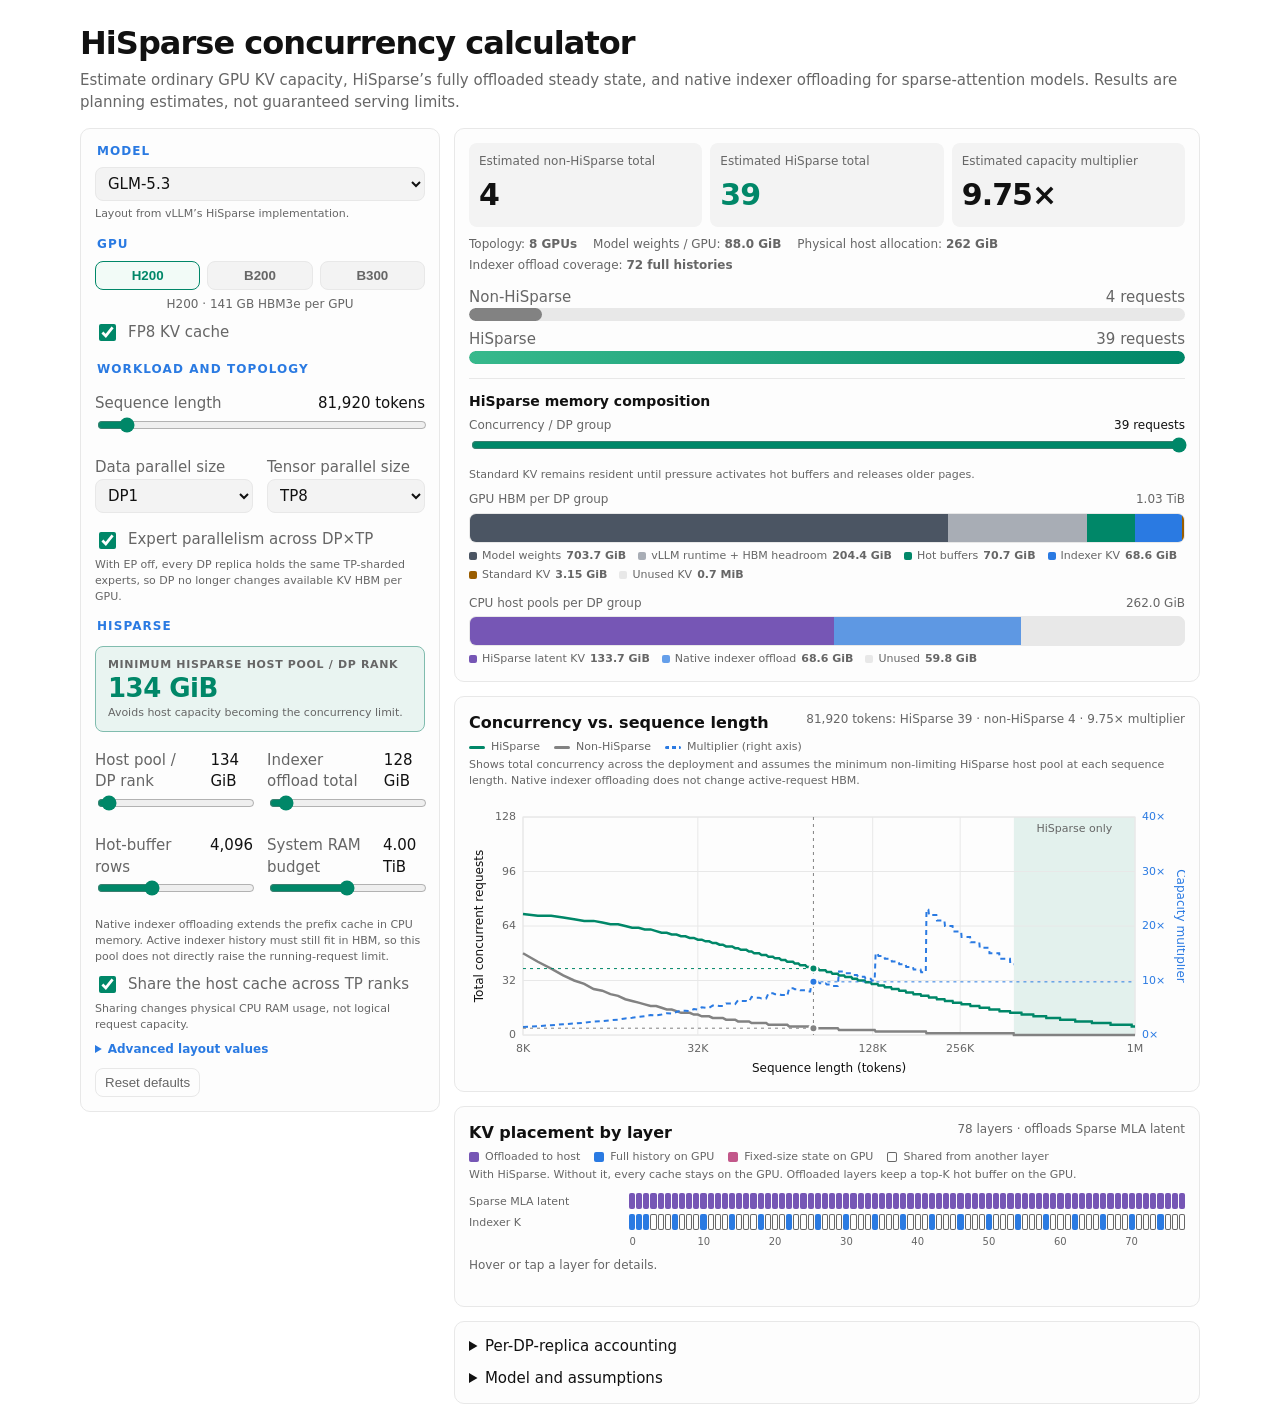
==== commit 2e28bd4c: "Add capacity multiplier axis to HiSparse concurrency chart Co-Authored-By: Claude Opus 5.5 <noreply@" ====
--- a/static/hisparse-calculator/index.html
+++ b/static/hisparse-calculator/index.html
@@ -329,9 +329,15 @@
     .chart-legend span { display: inline-flex; align-items: center; gap: 6px; }
     .chart-legend i { width: 16px; height: 3px; border-radius: 99px; background: var(--base); }
     .chart-legend i.hisparse { background: var(--hi); }
+    .chart-legend i.multiplier { background: repeating-linear-gradient(90deg, var(--accent) 0 4px, transparent 4px 7px); }
+    .chart-curve.multiplier { stroke: var(--accent); stroke-width: 2; stroke-dasharray: 5 4; }
+    .chart-axis.multiplier, .chart-axis-title.multiplier { fill: var(--accent); }
     .chart-selected { stroke: var(--base); stroke-dasharray: 3 4; }
     .chart-selected-point { fill: var(--hi); stroke: var(--panel); stroke-width: 2; }
     .chart-selected-point.baseline { fill: var(--base); }
+    .chart-selected.hisparse { stroke: var(--hi); }
+    .chart-selected.multiplier { stroke: var(--accent); }
+    .chart-selected-point.multiplier { fill: var(--accent); }
     .chart-only-region { fill: color-mix(in srgb, var(--hi) 10%, transparent); }
     .chart-hover-guide { stroke: var(--muted); stroke-width: 1; }
     .chart-hover-point { fill: var(--hi); stroke: var(--panel); stroke-width: 2; }
@@ -664,6 +670,7 @@
           <div class="chart-legend" aria-label="Chart series">
             <span><i class="hisparse"></i>HiSparse</span>
             <span><i></i>Non-HiSparse</span>
+            <span><i class="multiplier"></i>Multiplier (right axis)</span>
           </div>
           <p class="chart-assumption">Shows total concurrency across the deployment and assumes the minimum non-limiting HiSparse host pool at each sequence length. Native indexer offloading does not change active-request HBM.</p>
           <div class="chart-wrap" id="chartWrap">
@@ -1240,7 +1247,7 @@
       const tooltip = output("chartTooltip");
       const width = Math.max(280, Math.round(svg.clientWidth || 640));
       const height = 280;
-      const margin = { top: 20, right: 16, bottom: 42, left: 54 };
+      const margin = { top: 20, right: 50, bottom: 42, left: 54 };
       const plotWidth = width - margin.left - margin.right;
       const plotHeight = height - margin.top - margin.bottom;
       const minSequence = Number(fields.sequence.min);
@@ -1254,7 +1261,8 @@
         const baselineTotal = capacity.baselineLimit * dp;
         const hiTotal = capacity.hiLimit * dp;
         const minimumHostGiB = Math.ceil(capacity.nonLimitingHostBytes / 2 ** 30);
-        points.push({ sequence, baselineTotal, hiTotal, minimumHostGiB });
+        const multiplier = baselineTotal > 0 ? hiTotal / baselineTotal : null;
+        points.push({ sequence, baselineTotal, hiTotal, minimumHostGiB, multiplier });
       }
 
       const title = `<title id="concurrencyChartTitle">Concurrency by sequence length</title>`;
@@ -1291,12 +1299,28 @@
         + (1 - Math.max(0, Math.min(yMaximum, concurrency)) / yMaximum) * plotHeight
       );
 
+      const maximumMultiplier = Math.max(
+        1,
+        ...points.map(point => point.multiplier ?? 0),
+      );
+      const multiplierStep = (() => {
+        const raw = maximumMultiplier / 4;
+        const magnitude = 10 ** Math.floor(Math.log10(raw));
+        return [1, 2, 2.5, 5, 10].map(factor => factor * magnitude).find(step => step >= raw);
+      })();
+      const multiplierMaximum = multiplierStep * 4;
+      const yForMultiplier = multiplier => (
+        margin.top + (1 - Math.min(multiplierMaximum, multiplier) / multiplierMaximum) * plotHeight
+      );
+      const fmtMultiplier = multiplier => `${Number(multiplier.toFixed(2))}×`;
+
       const yGrid = [0, .25, .5, .75, 1].map(fraction => {
         const concurrency = yMaximum * fraction;
         const y = yFor(concurrency);
         return (
           `<line class="chart-grid" x1="${margin.left}" x2="${width - margin.right}" y1="${y}" y2="${y}"/>`
           + `<text class="chart-axis" x="${margin.left - 7}" y="${y}" text-anchor="end" dominant-baseline="middle">${fmt(concurrency)}</text>`
+          + `<text class="chart-axis multiplier" x="${width - margin.right + 7}" y="${y}" dominant-baseline="middle">${fmtMultiplier(multiplierMaximum * fraction)}</text>`
         );
       }).join("");
       const xTicks = [8192, 32768, 131072, 262144, 1048576].filter(
@@ -1314,6 +1338,11 @@
       )).join("");
       const hiPath = pathFor("hiTotal");
       const baselinePath = pathFor("baselineTotal");
+      const multiplierPath = points.map((point, index) => {
+        if (point.multiplier === null) return "";
+        const command = index > 0 && points[index - 1].multiplier !== null ? "L" : "M";
+        return `${command}${xFor(point.sequence).toFixed(2)},${yForMultiplier(point.multiplier).toFixed(2)}`;
+      }).join("");
 
       const hiSparseOnly = points.filter(point => point.baselineTotal === 0 && point.hiTotal > 0);
       let onlyMarkup = "";
@@ -1336,14 +1365,26 @@
         Math.min(points.length - 1, Math.round((selectedSequence - minSequence) / sequenceStep)),
       )];
       const selectedX = xFor(selectedPoint.sequence);
+      const selectedHiY = yFor(selectedPoint.hiTotal);
+      const selectedBaselineY = yFor(selectedPoint.baselineTotal);
+      const selectedMultiplierY = selectedPoint.multiplier === null
+        ? null
+        : yForMultiplier(selectedPoint.multiplier);
       const selectedMarkup = (
         `<line class="chart-selected" x1="${selectedX}" x2="${selectedX}" y1="${margin.top}" y2="${height - margin.bottom}"/>`
-        + `<circle class="chart-selected-point" cx="${selectedX}" cy="${yFor(selectedPoint.hiTotal)}" r="4"/>`
-        + `<circle class="chart-selected-point baseline" cx="${selectedX}" cy="${yFor(selectedPoint.baselineTotal)}" r="4"/>`
+        + `<line class="chart-selected hisparse" x1="${margin.left}" x2="${selectedX}" y1="${selectedHiY}" y2="${selectedHiY}"/>`
+        + `<line class="chart-selected" x1="${margin.left}" x2="${selectedX}" y1="${selectedBaselineY}" y2="${selectedBaselineY}"/>`
+        + (selectedMultiplierY === null ? "" : (
+          `<line class="chart-selected multiplier" x1="${selectedX}" x2="${width - margin.right}" y1="${selectedMultiplierY}" y2="${selectedMultiplierY}"/>`
+          + `<circle class="chart-selected-point multiplier" cx="${selectedX}" cy="${selectedMultiplierY}" r="4"/>`
+        ))
+        + `<circle class="chart-selected-point" cx="${selectedX}" cy="${selectedHiY}" r="4"/>`
+        + `<circle class="chart-selected-point baseline" cx="${selectedX}" cy="${selectedBaselineY}" r="4"/>`
       );
       output("chartSummary").textContent = (
         `${fmtTokens(selectedPoint.sequence)}: HiSparse ${fmt(selectedPoint.hiTotal)} · `
-        + `non-HiSparse ${fmt(selectedPoint.baselineTotal)}`
+        + `non-HiSparse ${fmt(selectedPoint.baselineTotal)} · `
+        + (selectedPoint.multiplier === null ? "HiSparse only" : `${fmtMultiplier(selectedPoint.multiplier)} multiplier`)
       );
 
       svg.setAttribute("viewBox", `0 0 ${width} ${height}`);
@@ -1356,9 +1397,11 @@
         + `<rect class="chart-frame" x="${margin.left}" y="${margin.top}" width="${plotWidth}" height="${plotHeight}"/>`
         + `<path class="chart-curve baseline" d="${baselinePath}"/>`
         + `<path class="chart-curve hisparse" d="${hiPath}"/>`
+        + (multiplierPath ? `<path class="chart-curve multiplier" d="${multiplierPath}"/>` : "")
         + selectedMarkup
         + `<text class="chart-axis-title" x="${margin.left + plotWidth / 2}" y="${height - 5}" text-anchor="middle">Sequence length (tokens)</text>`
         + `<text class="chart-axis-title" x="14" y="${margin.top + plotHeight / 2}" text-anchor="middle" transform="rotate(-90 14 ${margin.top + plotHeight / 2})">Total concurrent requests</text>`
+        + `<text class="chart-axis-title multiplier" x="${width - 8}" y="${margin.top + plotHeight / 2}" text-anchor="middle" transform="rotate(90 ${width - 8} ${margin.top + plotHeight / 2})">Capacity multiplier</text>`
         + `<line class="chart-hover-guide" data-hover-guide x1="0" x2="0" y1="${margin.top}" y2="${height - margin.bottom}" visibility="hidden"/>`
         + `<circle class="chart-hover-point" data-hover-hi cx="0" cy="0" r="4" visibility="hidden"/>`
         + `<circle class="chart-hover-point baseline" data-hover-baseline cx="0" cy="0" r="4" visibility="hidden"/>`
@@ -1396,6 +1439,7 @@
         tooltip.textContent = (
           `${fmtTokens(point.sequence)}\n`
           + `HiSparse: ${fmt(point.hiTotal)} · non-HiSparse: ${fmt(point.baselineTotal)}\n`
+          + `Multiplier: ${point.multiplier === null ? "HiSparse only" : fmtMultiplier(point.multiplier)}\n`
           + `Minimum HiSparse host / DP: ${fmt(point.minimumHostGiB)} GiB`
         );
         tooltip.hidden = false;
